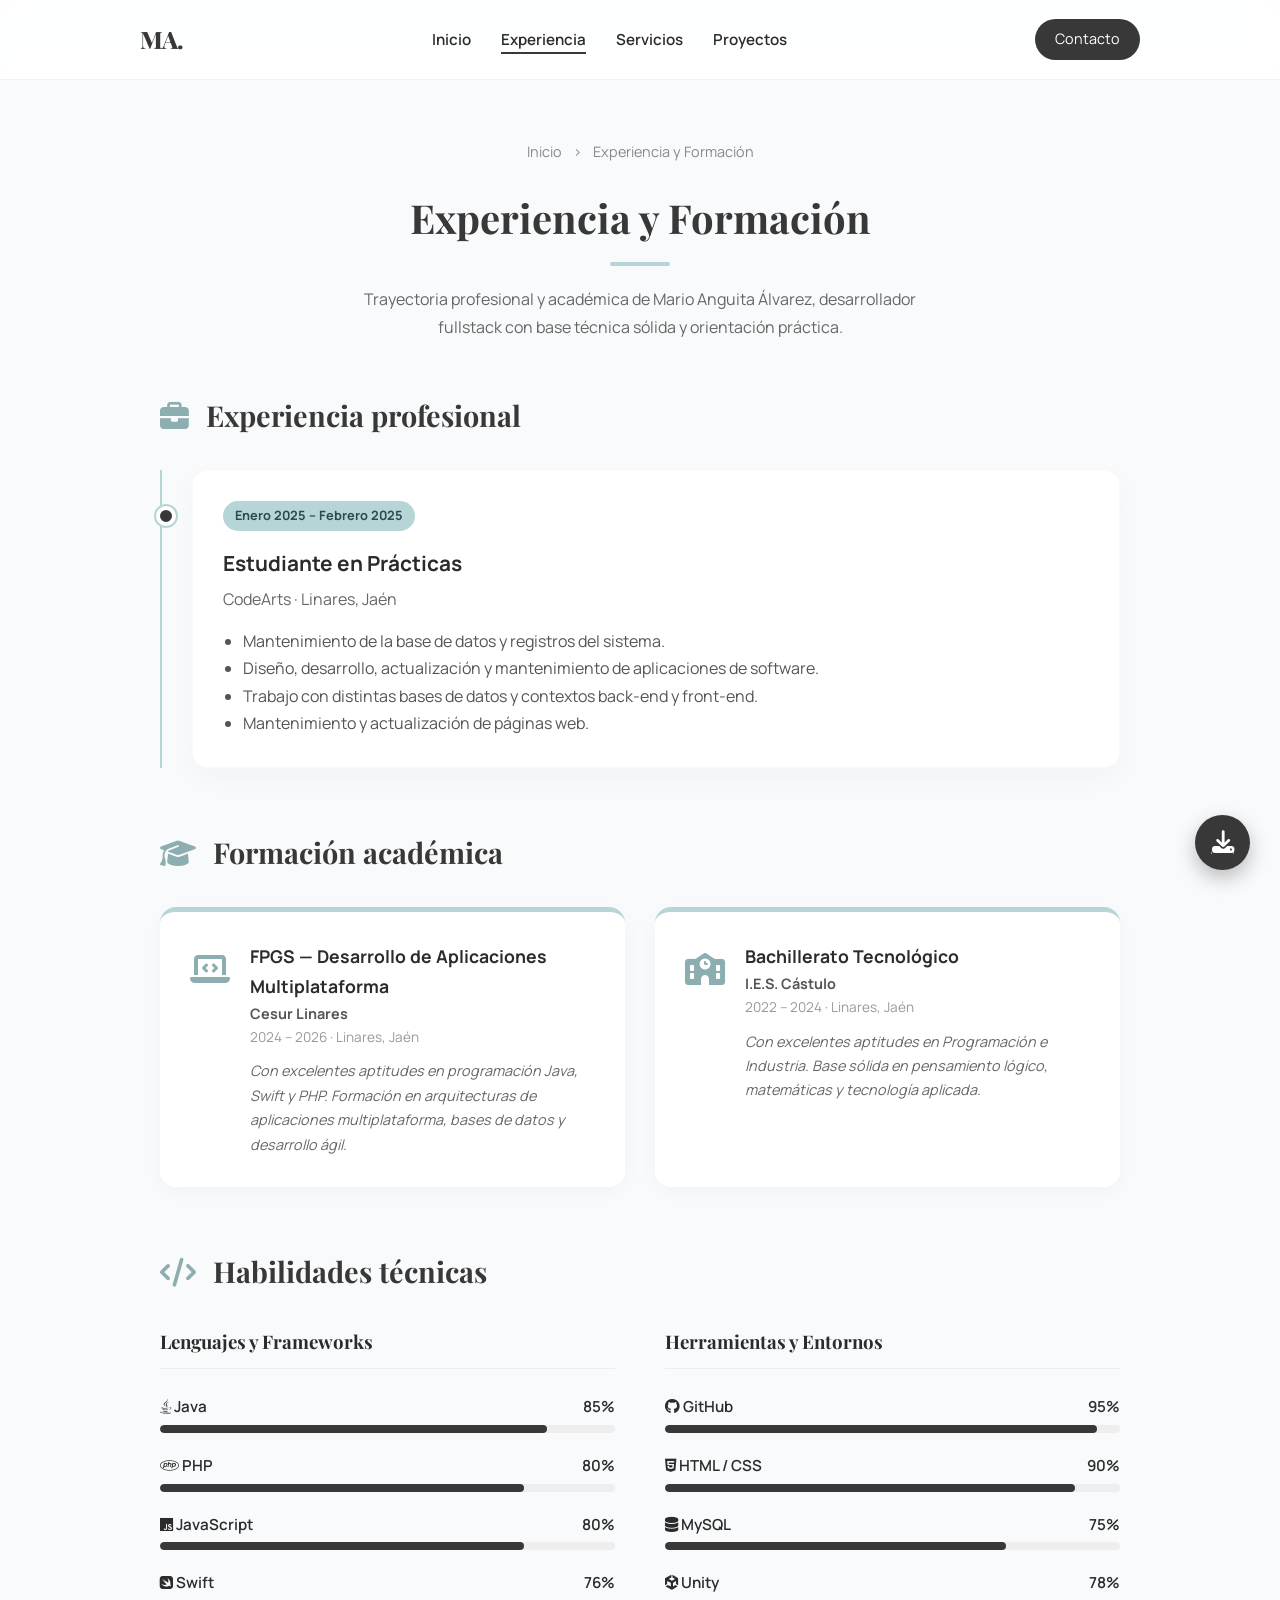
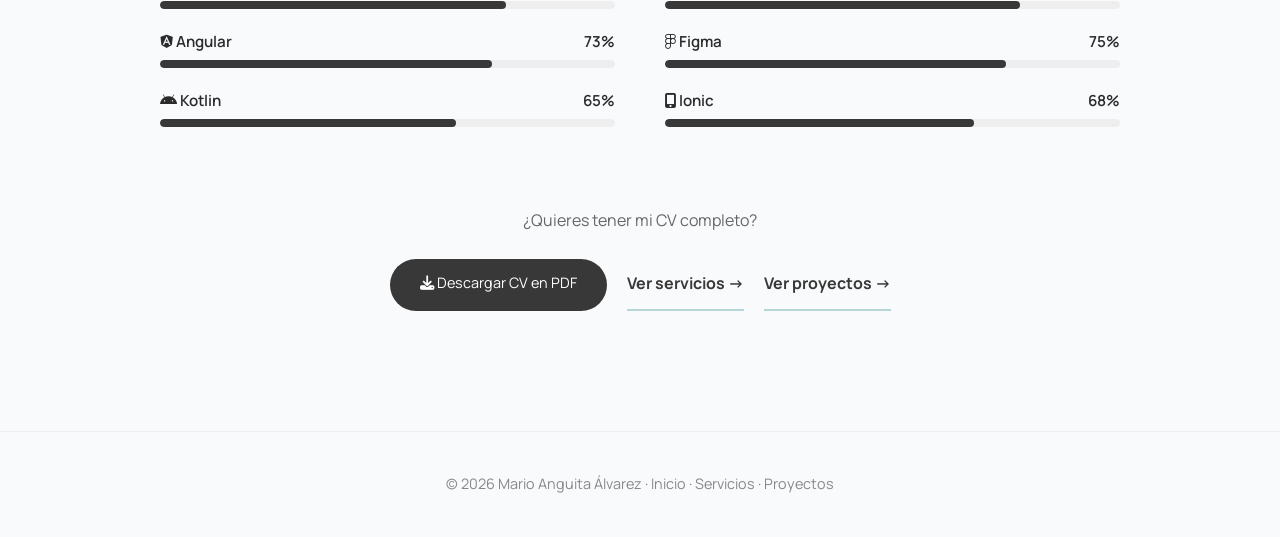
==== experiencia.html @ 7418e2a7 "feat: add proyectos, servicios and experiencia pages with schema.org markup" ====
<!DOCTYPE html>
<html lang="es-ES">
<head>
    <meta charset="UTF-8">
    <meta name="viewport" content="width=device-width, initial-scale=1.0">
    <meta name="description" content="Experiencia y formación de Mario Anguita Álvarez: prácticas en CodeArts, FPGS en Desarrollo de Aplicaciones Multiplataforma y Bachillerato Tecnológico. Desarrollador fullstack en Jaén.">
    <meta name="keywords" content="Mario Anguita Álvarez, experiencia desarrollador Jaén, formación programador, DAM Linares, CodeArts prácticas, currículum fullstack Jaén">
    <meta name="robots" content="index, follow, max-image-preview:large, max-snippet:-1, max-video-preview:-1">
    <meta name="author" content="Mario Anguita Álvarez">
    <meta name="theme-color" content="#383838">
    <link rel="canonical" href="https://m4rt0-dev.es/experiencia.html">
    <link rel="alternate" hreflang="es-ES" href="https://m4rt0-dev.es/experiencia.html">
    <link rel="alternate" hreflang="x-default" href="https://m4rt0-dev.es/experiencia.html">
    <link rel="sitemap" type="application/xml" title="Sitemap" href="https://m4rt0-dev.es/sitemap.xml">
    <link rel="icon" type="image/svg+xml" href="./favicon.svg">
    <link rel="shortcut icon" href="./favicon.svg">
    <link rel="apple-touch-icon" href="./Perfil.jpg">
    <link rel="manifest" href="./site.webmanifest">
    <meta property="og:type" content="website">
    <meta property="og:locale" content="es_ES">
    <meta property="og:site_name" content="Portfolio - Mario Anguita Álvarez">
    <meta property="og:title" content="Experiencia y Formación | Mario Anguita Álvarez - Desarrollador Fullstack">
    <meta property="og:description" content="Experiencia profesional y formación académica de Mario Anguita Álvarez: prácticas en CodeArts, FPGS DAM y Bachillerato Tecnológico en Linares, Jaén.">
    <meta property="og:url" content="https://m4rt0-dev.es/experiencia.html">
    <meta property="og:image" content="https://m4rt0-dev.es/Perfil.jpg">
    <meta property="og:image:alt" content="Foto de perfil de Mario Anguita Álvarez">
    <meta name="twitter:card" content="summary_large_image">
    <meta name="twitter:title" content="Experiencia y Formación | Mario Anguita Álvarez - Desarrollador Fullstack">
    <meta name="twitter:description" content="Experiencia profesional y formación de Mario Anguita Álvarez, desarrollador fullstack en Linares, Jaén.">
    <meta name="twitter:image" content="https://m4rt0-dev.es/Perfil.jpg">
    <title>Experiencia y Formación | Mario Anguita Álvarez - Desarrollador Fullstack</title>
    <link rel="dns-prefetch" href="//fonts.googleapis.com">
    <link rel="dns-prefetch" href="//fonts.gstatic.com">
    <link rel="dns-prefetch" href="//cdnjs.cloudflare.com">
    <link rel="preconnect" href="https://fonts.googleapis.com">
    <link rel="preconnect" href="https://fonts.gstatic.com" crossorigin>
    <link rel="stylesheet" href="https://cdnjs.cloudflare.com/ajax/libs/font-awesome/6.4.0/css/all.min.css">
    <link href="https://fonts.googleapis.com/css2?family=Manrope:wght@300;400;600;800&family=Playfair+Display:ital,wght@0,600;1,600&display=swap" rel="stylesheet">
    <link rel="stylesheet" href="style.min.css">
    <script type="application/ld+json">
    {
      "@context": "https://schema.org",
      "@graph": [
        {
          "@type": "BreadcrumbList",
          "itemListElement": [
            {
              "@type": "ListItem",
              "position": 1,
              "name": "Inicio",
              "item": "https://m4rt0-dev.es/"
            },
            {
              "@type": "ListItem",
              "position": 2,
              "name": "Experiencia y Formación",
              "item": "https://m4rt0-dev.es/experiencia.html"
            }
          ]
        },
        {
          "@type": "WebPage",
          "@id": "https://m4rt0-dev.es/experiencia.html#page",
          "url": "https://m4rt0-dev.es/experiencia.html",
          "name": "Experiencia y Formación de Mario Anguita Álvarez",
          "description": "Trayectoria profesional y formación académica de Mario Anguita Álvarez, desarrollador fullstack en Linares, Jaén.",
          "inLanguage": "es-ES",
          "about": { "@type": "Person", "name": "Mario Anguita Álvarez", "url": "https://m4rt0-dev.es/" }
        },
        {
          "@type": "Person",
          "@id": "https://m4rt0-dev.es/#person",
          "name": "Mario Anguita Álvarez",
          "alternateName": "Mario Anguita Alvarez",
          "jobTitle": "Desarrollador Fullstack",
          "url": "https://m4rt0-dev.es/",
          "worksFor": {
            "@type": "Organization",
            "name": "CodeArts"
          },
          "hasOccupation": {
            "@type": "Occupation",
            "name": "Desarrollador Fullstack",
            "occupationLocation": {
              "@type": "City",
              "name": "Linares, Jaén, España"
            },
            "skills": "Java, PHP, JavaScript, Swift, Kotlin, Angular, Ionic, Unity, MySQL, HTML, CSS, GitHub"
          },
          "alumniOf": [
            {
              "@type": "EducationalOrganization",
              "name": "Cesur Linares",
              "address": { "@type": "PostalAddress", "addressLocality": "Linares", "addressRegion": "Jaén", "addressCountry": "ES" }
            },
            {
              "@type": "EducationalOrganization",
              "name": "I.E.S Cástulo",
              "address": { "@type": "PostalAddress", "addressLocality": "Linares", "addressRegion": "Jaén", "addressCountry": "ES" }
            }
          ]
        },
        {
          "@type": "EducationalOccupationalCredential",
          "name": "FPGS Desarrollo de Aplicaciones Multiplataforma (DAM)",
          "credentialCategory": "degree",
          "recognizedBy": {
            "@type": "EducationalOrganization",
            "name": "Cesur Linares"
          },
          "dateCreated": "2026",
          "about": {
            "@type": "Person",
            "name": "Mario Anguita Álvarez",
            "url": "https://m4rt0-dev.es/"
          }
        }
      ]
    }
    </script>
</head>
<body>
    <nav class="glass-nav" aria-label="Navegación principal">
        <div class="nav-container">
            <a href="/" class="nav-logo">MA.</a>
            <ul class="nav-links">
                <li><a href="/">Inicio</a></li>
                <li><a href="/experiencia.html" class="active-link">Experiencia</a></li>
                <li><a href="/servicios.html">Servicios</a></li>
                <li><a href="/proyectos.html">Proyectos</a></li>
            </ul>
            <a href="mailto:mario.ang.alvmaa@gmail.com" class="btn-contact">Contacto</a>
        </div>
    </nav>

    <main style="padding-top: 80px;">
        <div class="main-content">

            <header class="section-header" style="margin-top: 60px; margin-bottom: 50px;">
                <nav aria-label="Breadcrumb" style="margin-bottom: 20px; font-size: 0.9rem; color: #888;">
                    <a href="/" style="color: #888; text-decoration: none;">Inicio</a>
                    <span style="margin: 0 8px;">›</span>
                    <span>Experiencia y Formación</span>
                </nav>
                <h1 class="section-title">Experiencia y Formación</h1>
                <div class="separator"></div>
                <p style="color: #666; margin-top: 20px; max-width: 600px; margin-left: auto; margin-right: auto;">
                    Trayectoria profesional y académica de Mario Anguita Álvarez,
                    desarrollador fullstack con base técnica sólida y orientación práctica.
                </p>
            </header>

            <section aria-labelledby="exp-heading">
                <h2 id="exp-heading" class="section-title" style="font-size: 1.8rem; text-align: left; margin-bottom: 30px;">
                    <i class="fa-solid fa-briefcase" style="color: var(--accent-dark); margin-right: 10px;"></i>
                    Experiencia profesional
                </h2>
                <div class="timeline-container">
                    <article class="timeline-card scroll-trigger">
                        <span class="card-date">Enero 2025 – Febrero 2025</span>
                        <div class="card-content">
                            <h3>Estudiante en Prácticas</h3>
                            <h4>CodeArts · Linares, Jaén</h4>
                            <ul>
                                <li>Mantenimiento de la base de datos y registros del sistema.</li>
                                <li>Diseño, desarrollo, actualización y mantenimiento de aplicaciones de software.</li>
                                <li>Trabajo con distintas bases de datos y contextos back-end y front-end.</li>
                                <li>Mantenimiento y actualización de páginas web.</li>
                            </ul>
                        </div>
                    </article>
                </div>
            </section>

            <section aria-labelledby="edu-heading" style="margin-top: 60px;">
                <h2 id="edu-heading" class="section-title" style="font-size: 1.8rem; text-align: left; margin-bottom: 30px;">
                    <i class="fa-solid fa-graduation-cap" style="color: var(--accent-dark); margin-right: 10px;"></i>
                    Formación académica
                </h2>
                <div class="grid-2-col">

                    <article class="education-card scroll-trigger">
                        <div class="edu-icon"><i class="fa-solid fa-laptop-code"></i></div>
                        <div class="edu-info">
                            <h3>FPGS — Desarrollo de Aplicaciones Multiplataforma</h3>
                            <span class="institution">Cesur Linares</span>
                            <span class="year">2024 – 2026 · Linares, Jaén</span>
                            <p class="details">Con excelentes aptitudes en programación Java, Swift y PHP. Formación en arquitecturas de aplicaciones multiplataforma, bases de datos y desarrollo ágil.</p>
                        </div>
                    </article>

                    <article class="education-card scroll-trigger">
                        <div class="edu-icon"><i class="fa-solid fa-school"></i></div>
                        <div class="edu-info">
                            <h3>Bachillerato Tecnológico</h3>
                            <span class="institution">I.E.S. Cástulo</span>
                            <span class="year">2022 – 2024 · Linares, Jaén</span>
                            <p class="details">Con excelentes aptitudes en Programación e Industria. Base sólida en pensamiento lógico, matemáticas y tecnología aplicada.</p>
                        </div>
                    </article>

                </div>
            </section>

            <section aria-labelledby="skills-heading" style="margin-top: 60px;">
                <h2 id="skills-heading" class="section-title" style="font-size: 1.8rem; text-align: left; margin-bottom: 30px;">
                    <i class="fa-solid fa-code" style="color: var(--accent-dark); margin-right: 10px;"></i>
                    Habilidades técnicas
                </h2>
                <div class="skills-wrapper" style="flex-wrap: wrap;">
                    <div class="skills-col">
                        <h3 class="col-title">Lenguajes y Frameworks</h3>
                        <div class="tech-item">
                            <div class="tech-header"><span><i class="fa-brands fa-java"></i> Java</span><span>85%</span></div>
                            <div class="skill-track"><div class="skill-progress" style="width: 85%;"></div></div>
                        </div>
                        <div class="tech-item">
                            <div class="tech-header"><span><i class="fa-brands fa-php"></i> PHP</span><span>80%</span></div>
                            <div class="skill-track"><div class="skill-progress" style="width: 80%;"></div></div>
                        </div>
                        <div class="tech-item">
                            <div class="tech-header"><span><i class="fa-brands fa-js"></i> JavaScript</span><span>80%</span></div>
                            <div class="skill-track"><div class="skill-progress" style="width: 80%;"></div></div>
                        </div>
                        <div class="tech-item">
                            <div class="tech-header"><span><i class="fa-brands fa-swift"></i> Swift</span><span>76%</span></div>
                            <div class="skill-track"><div class="skill-progress" style="width: 76%;"></div></div>
                        </div>
                        <div class="tech-item">
                            <div class="tech-header"><span><i class="fa-brands fa-angular"></i> Angular</span><span>73%</span></div>
                            <div class="skill-track"><div class="skill-progress" style="width: 73%;"></div></div>
                        </div>
                        <div class="tech-item">
                            <div class="tech-header"><span><i class="fa-brands fa-android"></i> Kotlin</span><span>65%</span></div>
                            <div class="skill-track"><div class="skill-progress" style="width: 65%;"></div></div>
                        </div>
                    </div>
                    <div class="skills-col">
                        <h3 class="col-title">Herramientas y Entornos</h3>
                        <div class="tech-item">
                            <div class="tech-header"><span><i class="fa-brands fa-github"></i> GitHub</span><span>95%</span></div>
                            <div class="skill-track"><div class="skill-progress" style="width: 95%;"></div></div>
                        </div>
                        <div class="tech-item">
                            <div class="tech-header"><span><i class="fa-brands fa-html5"></i> HTML / CSS</span><span>90%</span></div>
                            <div class="skill-track"><div class="skill-progress" style="width: 90%;"></div></div>
                        </div>
                        <div class="tech-item">
                            <div class="tech-header"><span><i class="fa-solid fa-database"></i> MySQL</span><span>75%</span></div>
                            <div class="skill-track"><div class="skill-progress" style="width: 75%;"></div></div>
                        </div>
                        <div class="tech-item">
                            <div class="tech-header"><span><i class="fa-brands fa-unity"></i> Unity</span><span>78%</span></div>
                            <div class="skill-track"><div class="skill-progress" style="width: 78%;"></div></div>
                        </div>
                        <div class="tech-item">
                            <div class="tech-header"><span><i class="fa-brands fa-figma"></i> Figma</span><span>75%</span></div>
                            <div class="skill-track"><div class="skill-progress" style="width: 75%;"></div></div>
                        </div>
                        <div class="tech-item">
                            <div class="tech-header"><span><i class="fa-solid fa-mobile-screen-button"></i> Ionic</span><span>68%</span></div>
                            <div class="skill-track"><div class="skill-progress" style="width: 68%;"></div></div>
                        </div>
                    </div>
                </div>
            </section>

            <section style="text-align: center; margin-top: 60px; margin-bottom: 40px;" aria-label="Descarga CV">
                <p style="color: #666; margin-bottom: 25px;">¿Quieres tener mi CV completo?</p>
                <div style="display: flex; gap: 20px; justify-content: center; flex-wrap: wrap;">
                    <a href="cv.pdf" download="CV_Mario_Anguita.pdf" class="btn-contact" style="display: inline-block; padding: 12px 30px;">
                        <i class="fa-solid fa-download"></i> Descargar CV en PDF
                    </a>
                    <a href="/servicios.html" class="btn-social" style="line-height: 48px;">Ver servicios →</a>
                    <a href="/proyectos.html" class="btn-social" style="line-height: 48px;">Ver proyectos →</a>
                </div>
            </section>

        </div>
    </main>

    <footer class="main-footer">
        <p>© 2026 Mario Anguita Álvarez · <a href="/" style="color: #888; text-decoration: none;">Inicio</a> · <a href="/servicios.html" style="color: #888; text-decoration: none;">Servicios</a> · <a href="/proyectos.html" style="color: #888; text-decoration: none;">Proyectos</a></p>
    </footer>

    <a href="cv.pdf" download="CV_Mario_Anguita.pdf" class="pdf-fab" title="Descargar CV en PDF">
        <i class="fa-solid fa-download"></i>
    </a>

    <script>
        const observer = new IntersectionObserver((entries) => {
            entries.forEach(entry => {
                if (entry.isIntersecting) entry.target.classList.add('is-visible');
                else entry.target.classList.remove('is-visible');
            });
        }, { threshold: 0.1 });
        document.querySelectorAll('.scroll-trigger').forEach(el => observer.observe(el));
    </script>
</body>
</html>
---- style.min.css ----
:root{--primary-bg:#383838;--accent-bg:#B5D5D6;--accent-dark:#8daeb0;--text-dark:#2b2b2b;--text-light:#f5f5f5;--white:#ffffff;--bg-page:#f9fafb;--nav-height:80px;--max-width:1000px;--border-radius:16px;--transition-speed:0.6s}*{margin:0;padding:0;box-sizing:border-box}html{scroll-behavior:smooth}body{font-family:'Manrope',sans-serif;background-color:var(--bg-page);color:var(--text-dark);line-height:1.7;overflow-x:hidden}.seo-fallback{position:absolute;width:1px;height:1px;padding:0;margin:-1px;overflow:hidden;clip:rect(0,0,0,0);white-space:nowrap;border:0}.glass-nav{position:fixed;top:0;width:100%;height:var(--nav-height);background:rgba(255,255,255,0.85);backdrop-filter:blur(12px);-webkit-backdrop-filter:blur(12px);border-bottom:1px solid rgba(0,0,0,0.05);z-index:1000;display:flex;justify-content:center;transition:all 0.3s ease}.nav-container{width:90%;max-width:var(--max-width);display:flex;justify-content:space-between;align-items:center}.nav-logo{font-family:'Playfair Display',serif;font-weight:800;font-size:1.5rem;color:var(--primary-bg);text-decoration:none;letter-spacing:-1px}.nav-links{display:flex;list-style:none;gap:30px}.nav-links a{text-decoration:none;color:var(--text-dark);font-weight:600;font-size:0.95rem;position:relative;transition:color 0.3s}.nav-links a::after{content:'';position:absolute;width:0;height:2px;bottom:-4px;left:0;background-color:var(--primary-bg);transition:width 0.3s}.nav-links a:hover::after,.nav-links a.active-link::after{width:100%}.btn-contact{padding:8px 20px;background-color:var(--primary-bg);color:var(--white);text-decoration:none;border-radius:30px;font-size:0.9rem;transition:transform 0.2s,background 0.2s}.btn-contact:hover{background-color:#000;transform:translateY(-2px)}.scroll-trigger{opacity:0;transform:translateY(50px) scale(0.95);transition:opacity var(--transition-speed) ease-out,transform var(--transition-speed) ease-out;will-change:opacity,transform}.is-visible{opacity:1;transform:translateY(0) scale(1)}.main-content{max-width:var(--max-width);margin:0 auto;padding:0 20px 80px 20px}.section-block{margin-bottom:100px;padding-top:var(--nav-height);margin-top:-var(--nav-height)}.section-header{text-align:center;margin-bottom:50px}.section-title{font-family:'Playfair Display',serif;font-size:2.5rem;color:var(--primary-bg);margin-bottom:10px}.separator{width:60px;height:4px;background-color:var(--accent-bg);margin:0 auto;border-radius:2px}.hero-section{min-height:100vh;display:flex;align-items:center;justify-content:center;padding-top:var(--nav-height);background:linear-gradient(to bottom,#f0f4f4 0%,var(--white) 100%)}.hero-container{max-width:var(--max-width);width:90%;display:flex;align-items:center;justify-content:space-between;gap:50px}.hero-text{flex:1}.hero-visual{flex:1;display:flex;justify-content:center}.greeting{display:block;font-size:1.1rem;color:var(--accent-dark);font-weight:700;margin-bottom:10px;text-transform:uppercase;letter-spacing:2px}.hero-text h1{font-family:'Playfair Display',serif;font-size:4rem;line-height:1.1;color:var(--primary-bg);margin-bottom:10px}.subtitle{font-size:1.5rem;color:#666;margin-bottom:25px;font-weight:400}.summary{color:#555;margin-bottom:30px;max-width:500px}.hero-actions{display:flex;gap:20px;align-items:center}.btn-social{color:var(--primary-bg);text-decoration:none;font-weight:700;border-bottom:2px solid var(--accent-bg);padding-bottom:2px;transition:0.2s}.btn-social:hover{border-color:var(--primary-bg)}.image-wrapper img{width:350px;height:350px;object-fit:cover;border-radius:30% 70% 70% 30% / 30% 30% 70% 70%;box-shadow:20px 20px 0px var(--accent-bg);transition:0.5s ease-in-out}.image-wrapper img:hover{border-radius:50%;transform:scale(1.02)}.timeline-container{border-left:2px solid var(--accent-bg);padding-left:30px}.timeline-card{position:relative;background:var(--white);padding:30px;border-radius:var(--border-radius);box-shadow:0 10px 30px rgba(0,0,0,0.03);margin-bottom:30px;border:1px solid rgba(0,0,0,0.02);transition:transform 0.3s}.timeline-card:hover{transform:translateY(-5px);box-shadow:0 15px 40px rgba(0,0,0,0.08)}.timeline-card::before{content:'';position:absolute;left:-37px;top:35px;width:12px;height:12px;background:var(--primary-bg);border-radius:50%;border:4px solid var(--white);box-shadow:0 0 0 2px var(--accent-bg)}.card-date{display:inline-block;background:var(--accent-bg);padding:4px 12px;border-radius:20px;font-size:0.8rem;font-weight:700;margin-bottom:15px;color:#2c4a4c}.card-content h3{font-size:1.3rem;margin-bottom:5px}.card-content h4{color:#666;margin-bottom:15px;font-weight:400}.card-content ul{padding-left:20px;color:#555}.grid-2-col{display:grid;grid-template-columns:1fr 1fr;gap:30px}.education-card{background:var(--white);padding:30px;border-radius:var(--border-radius);border-top:5px solid var(--accent-bg);box-shadow:0 5px 20px rgba(0,0,0,0.03);display:flex;gap:20px}.edu-icon{font-size:2rem;color:var(--accent-dark)}.edu-info h3{font-size:1.1rem}.institution{display:block;font-weight:700;color:#555;font-size:0.9rem}.year{color:#999;font-size:0.85rem;margin-bottom:10px;display:block}.details{font-size:0.9rem;color:#666;font-style:italic}.skills-wrapper{display:flex;gap:50px}.skills-col{flex:1}.col-title{margin-bottom:25px;border-bottom:1px solid #eee;padding-bottom:10px;font-family:'Playfair Display',serif}.tech-item{margin-bottom:20px}.tech-header{display:flex;justify-content:space-between;margin-bottom:5px;font-weight:600;font-size:0.95rem}.skill-track{width:100%;height:8px;background:#eee;border-radius:4px;overflow:hidden}.skill-progress{height:100%;background:var(--primary-bg);border-radius:4px}.lang-grid{display:grid;grid-template-columns:1fr 1fr;gap:15px;margin-bottom:30px}.lang-box{background:var(--white);padding:15px;border-radius:10px;box-shadow:0 2px 10px rgba(0,0,0,0.02);text-align:center;border:1px solid #eee;margin-bottom:30px}.lang-name{display:block;font-weight:700}.lang-level{color:var(--accent-dark);font-size:0.9rem}.soft-tags{display:flex;flex-wrap:wrap;gap:10px}.pill{background:var(--accent-bg);padding:6px 14px;border-radius:20px;font-size:0.85rem;color:#1a3334;font-weight:600}.main-footer{text-align:center;color:#888;padding:40px 0;font-size:0.9rem;border-top:1px solid #eee}.pdf-fab{position:fixed;bottom:30px;right:30px;width:55px;height:55px;background-color:var(--primary-bg);color:var(--white);border-radius:50%;display:flex;align-items:center;justify-content:center;font-size:1.4rem;box-shadow:0 8px 20px rgba(0,0,0,0.25);z-index:2000;transition:transform 0.3s}.pdf-fab:hover{transform:translateY(-5px) rotate(10deg);background-color:#000}@media (max-width:768px){.nav-links{display:none}.hero-container{flex-direction:column-reverse;text-align:center}.hero-text h1{font-size:2.5rem}.hero-actions{justify-content:center}.image-wrapper img{width:250px;height:250px}.grid-2-col,.skills-wrapper{flex-direction:column;display:flex}.timeline-container{border-left:none;padding-left:0}.timeline-card::before{display:none}}
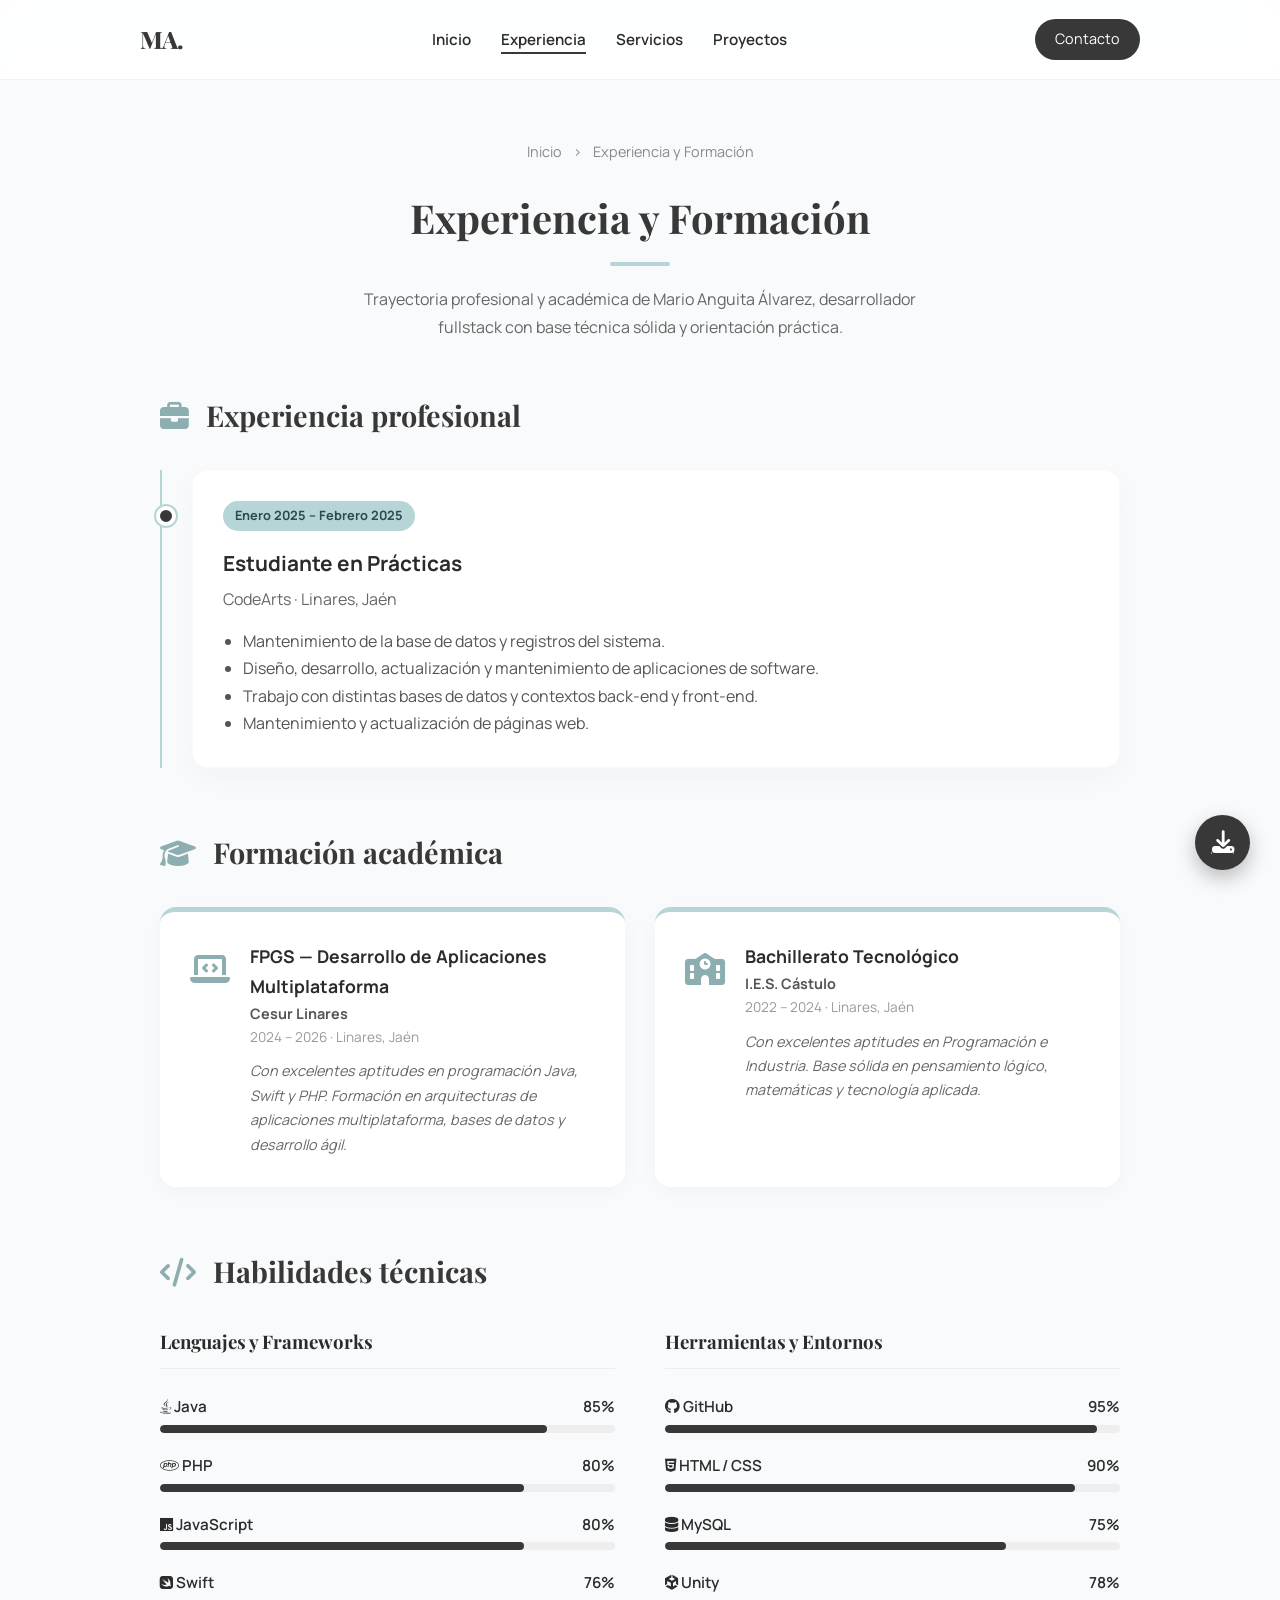
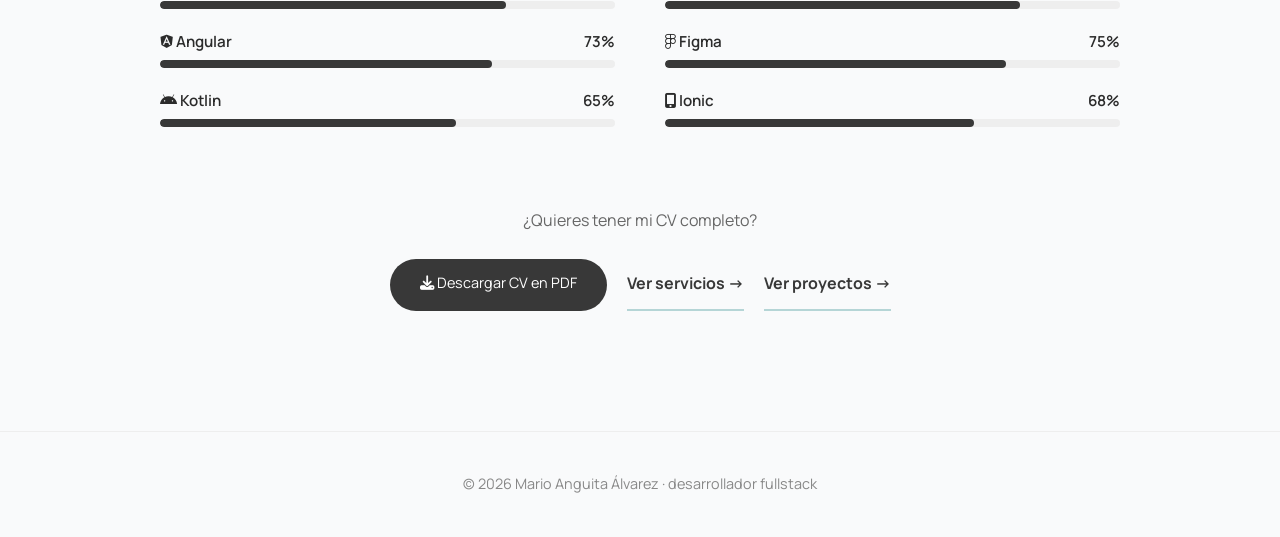
==== commit 81ba5f07: "Actualizar footer y simplificar texto" ====
--- a/experiencia.html
+++ b/experiencia.html
@@ -280,7 +280,7 @@
     </main>
 
     <footer class="main-footer">
-        <p>© 2026 Mario Anguita Álvarez · <a href="/" style="color: #888; text-decoration: none;">Inicio</a> · <a href="/servicios.html" style="color: #888; text-decoration: none;">Servicios</a> · <a href="/proyectos.html" style="color: #888; text-decoration: none;">Proyectos</a></p>
+        <p>© 2026 Mario Anguita Álvarez · desarrollador fullstack</p>
     </footer>
 
     <a href="cv.pdf" download="CV_Mario_Anguita.pdf" class="pdf-fab" title="Descargar CV en PDF">
--- a/style.min.css
+++ b/style.min.css
@@ -1 +1 @@
-:root{--primary-bg:#383838;--accent-bg:#B5D5D6;--accent-dark:#8daeb0;--text-dark:#2b2b2b;--text-light:#f5f5f5;--white:#ffffff;--bg-page:#f9fafb;--nav-height:80px;--max-width:1000px;--border-radius:16px;--transition-speed:0.6s}*{margin:0;padding:0;box-sizing:border-box}html{scroll-behavior:smooth}body{font-family:'Manrope',sans-serif;background-color:var(--bg-page);color:var(--text-dark);line-height:1.7;overflow-x:hidden}.seo-fallback{position:absolute;width:1px;height:1px;padding:0;margin:-1px;overflow:hidden;clip:rect(0,0,0,0);white-space:nowrap;border:0}.glass-nav{position:fixed;top:0;width:100%;height:var(--nav-height);background:rgba(255,255,255,0.85);backdrop-filter:blur(12px);-webkit-backdrop-filter:blur(12px);border-bottom:1px solid rgba(0,0,0,0.05);z-index:1000;display:flex;justify-content:center;transition:all 0.3s ease}.nav-container{width:90%;max-width:var(--max-width);display:flex;justify-content:space-between;align-items:center}.nav-logo{font-family:'Playfair Display',serif;font-weight:800;font-size:1.5rem;color:var(--primary-bg);text-decoration:none;letter-spacing:-1px}.nav-links{display:flex;list-style:none;gap:30px}.nav-links a{text-decoration:none;color:var(--text-dark);font-weight:600;font-size:0.95rem;position:relative;transition:color 0.3s}.nav-links a::after{content:'';position:absolute;width:0;height:2px;bottom:-4px;left:0;background-color:var(--primary-bg);transition:width 0.3s}.nav-links a:hover::after,.nav-links a.active-link::after{width:100%}.btn-contact{padding:8px 20px;background-color:var(--primary-bg);color:var(--white);text-decoration:none;border-radius:30px;font-size:0.9rem;transition:transform 0.2s,background 0.2s}.btn-contact:hover{background-color:#000;transform:translateY(-2px)}.scroll-trigger{opacity:0;transform:translateY(50px) scale(0.95);transition:opacity var(--transition-speed) ease-out,transform var(--transition-speed) ease-out;will-change:opacity,transform}.is-visible{opacity:1;transform:translateY(0) scale(1)}.main-content{max-width:var(--max-width);margin:0 auto;padding:0 20px 80px 20px}.section-block{margin-bottom:100px;padding-top:var(--nav-height);margin-top:-var(--nav-height)}.section-header{text-align:center;margin-bottom:50px}.section-title{font-family:'Playfair Display',serif;font-size:2.5rem;color:var(--primary-bg);margin-bottom:10px}.separator{width:60px;height:4px;background-color:var(--accent-bg);margin:0 auto;border-radius:2px}.hero-section{min-height:100vh;display:flex;align-items:center;justify-content:center;padding-top:var(--nav-height);background:linear-gradient(to bottom,#f0f4f4 0%,var(--white) 100%)}.hero-container{max-width:var(--max-width);width:90%;display:flex;align-items:center;justify-content:space-between;gap:50px}.hero-text{flex:1}.hero-visual{flex:1;display:flex;justify-content:center}.greeting{display:block;font-size:1.1rem;color:var(--accent-dark);font-weight:700;margin-bottom:10px;text-transform:uppercase;letter-spacing:2px}.hero-text h1{font-family:'Playfair Display',serif;font-size:4rem;line-height:1.1;color:var(--primary-bg);margin-bottom:10px}.subtitle{font-size:1.5rem;color:#666;margin-bottom:25px;font-weight:400}.summary{color:#555;margin-bottom:30px;max-width:500px}.hero-actions{display:flex;gap:20px;align-items:center}.btn-social{color:var(--primary-bg);text-decoration:none;font-weight:700;border-bottom:2px solid var(--accent-bg);padding-bottom:2px;transition:0.2s}.btn-social:hover{border-color:var(--primary-bg)}.image-wrapper img{width:350px;height:350px;object-fit:cover;border-radius:30% 70% 70% 30% / 30% 30% 70% 70%;box-shadow:20px 20px 0px var(--accent-bg);transition:0.5s ease-in-out}.image-wrapper img:hover{border-radius:50%;transform:scale(1.02)}.timeline-container{border-left:2px solid var(--accent-bg);padding-left:30px}.timeline-card{position:relative;background:var(--white);padding:30px;border-radius:var(--border-radius);box-shadow:0 10px 30px rgba(0,0,0,0.03);margin-bottom:30px;border:1px solid rgba(0,0,0,0.02);transition:transform 0.3s}.timeline-card:hover{transform:translateY(-5px);box-shadow:0 15px 40px rgba(0,0,0,0.08)}.timeline-card::before{content:'';position:absolute;left:-37px;top:35px;width:12px;height:12px;background:var(--primary-bg);border-radius:50%;border:4px solid var(--white);box-shadow:0 0 0 2px var(--accent-bg)}.card-date{display:inline-block;background:var(--accent-bg);padding:4px 12px;border-radius:20px;font-size:0.8rem;font-weight:700;margin-bottom:15px;color:#2c4a4c}.card-content h3{font-size:1.3rem;margin-bottom:5px}.card-content h4{color:#666;margin-bottom:15px;font-weight:400}.card-content ul{padding-left:20px;color:#555}.grid-2-col{display:grid;grid-template-columns:1fr 1fr;gap:30px}.education-card{background:var(--white);padding:30px;border-radius:var(--border-radius);border-top:5px solid var(--accent-bg);box-shadow:0 5px 20px rgba(0,0,0,0.03);display:flex;gap:20px}.edu-icon{font-size:2rem;color:var(--accent-dark)}.edu-info h3{font-size:1.1rem}.institution{display:block;font-weight:700;color:#555;font-size:0.9rem}.year{color:#999;font-size:0.85rem;margin-bottom:10px;display:block}.details{font-size:0.9rem;color:#666;font-style:italic}.skills-wrapper{display:flex;gap:50px}.skills-col{flex:1}.col-title{margin-bottom:25px;border-bottom:1px solid #eee;padding-bottom:10px;font-family:'Playfair Display',serif}.tech-item{margin-bottom:20px}.tech-header{display:flex;justify-content:space-between;margin-bottom:5px;font-weight:600;font-size:0.95rem}.skill-track{width:100%;height:8px;background:#eee;border-radius:4px;overflow:hidden}.skill-progress{height:100%;background:var(--primary-bg);border-radius:4px}.lang-grid{display:grid;grid-template-columns:1fr 1fr;gap:15px;margin-bottom:30px}.lang-box{background:var(--white);padding:15px;border-radius:10px;box-shadow:0 2px 10px rgba(0,0,0,0.02);text-align:center;border:1px solid #eee;margin-bottom:30px}.lang-name{display:block;font-weight:700}.lang-level{color:var(--accent-dark);font-size:0.9rem}.soft-tags{display:flex;flex-wrap:wrap;gap:10px}.pill{background:var(--accent-bg);padding:6px 14px;border-radius:20px;font-size:0.85rem;color:#1a3334;font-weight:600}.main-footer{text-align:center;color:#888;padding:40px 0;font-size:0.9rem;border-top:1px solid #eee}.pdf-fab{position:fixed;bottom:30px;right:30px;width:55px;height:55px;background-color:var(--primary-bg);color:var(--white);border-radius:50%;display:flex;align-items:center;justify-content:center;font-size:1.4rem;box-shadow:0 8px 20px rgba(0,0,0,0.25);z-index:2000;transition:transform 0.3s}.pdf-fab:hover{transform:translateY(-5px) rotate(10deg);background-color:#000}@media (max-width:768px){.nav-links{display:none}.hero-container{flex-direction:column-reverse;text-align:center}.hero-text h1{font-size:2.5rem}.hero-actions{justify-content:center}.image-wrapper img{width:250px;height:250px}.grid-2-col,.skills-wrapper{flex-direction:column;display:flex}.timeline-container{border-left:none;padding-left:0}.timeline-card::before{display:none}}+:root{--primary-bg:#383838;--accent-bg:#B5D5D6;--accent-dark:#8daeb0;--text-dark:#2b2b2b;--text-light:#f5f5f5;--white:#ffffff;--bg-page:#f9fafb;--nav-height:80px;--max-width:1000px;--border-radius:16px;--transition-speed:0.6s}*{margin:0;padding:0;box-sizing:border-box}html{scroll-behavior:smooth}body{font-family:'Manrope',sans-serif;background-color:var(--bg-page);color:var(--text-dark);line-height:1.7;overflow-x:hidden}.seo-fallback{position:absolute;width:1px;height:1px;padding:0;margin:-1px;overflow:hidden;clip:rect(0,0,0,0);white-space:nowrap;border:0}.glass-nav{position:fixed;top:0;width:100%;height:var(--nav-height);background:rgba(255,255,255,0.85);backdrop-filter:blur(12px);-webkit-backdrop-filter:blur(12px);border-bottom:1px solid rgba(0,0,0,0.05);z-index:1000;display:flex;justify-content:center;transition:all 0.3s ease}.nav-container{width:90%;max-width:var(--max-width);display:flex;justify-content:space-between;align-items:center}.nav-logo{font-family:'Playfair Display',serif;font-weight:800;font-size:1.5rem;color:var(--primary-bg);text-decoration:none;letter-spacing:-1px}.nav-links{display:flex;list-style:none;gap:30px}.nav-links a{text-decoration:none;color:var(--text-dark);font-weight:600;font-size:0.95rem;position:relative;transition:color 0.3s}.nav-links a::after{content:'';position:absolute;width:0;height:2px;bottom:-4px;left:0;background-color:var(--primary-bg);transition:width 0.3s}.nav-links a:hover::after,.nav-links a.active-link::after{width:100%}.btn-contact{padding:8px 20px;background-color:var(--primary-bg);color:var(--white);text-decoration:none;border-radius:30px;font-size:0.9rem;transition:transform 0.2s,background 0.2s}.btn-contact:hover{background-color:#000;transform:translateY(-2px)}.scroll-trigger{opacity:0;transform:translateY(50px) scale(0.95);transition:opacity var(--transition-speed) ease-out,transform var(--transition-speed) ease-out;will-change:opacity,transform}.is-visible{opacity:1;transform:translateY(0) scale(1)}.main-content{max-width:var(--max-width);margin:0 auto;padding:0 20px 80px 20px}.section-block{margin-bottom:100px;padding-top:var(--nav-height);margin-top:-var(--nav-height)}.section-header{text-align:center;margin-bottom:50px}.section-title{font-family:'Playfair Display',serif;font-size:2.5rem;color:var(--primary-bg);margin-bottom:10px}.separator{width:60px;height:4px;background-color:var(--accent-bg);margin:0 auto;border-radius:2px}.hero-section{display:flex;align-items:center;justify-content:center;padding:calc(var(--nav-height) + 20px) 0 20px;background:linear-gradient(to bottom,#f0f4f4 0%,var(--white) 100%)}.hero-container{max-width:var(--max-width);width:90%;display:flex;align-items:center;justify-content:space-between;gap:50px}.hero-text{flex:1}.hero-visual{flex:1;display:flex;justify-content:center}.greeting{display:block;font-size:1.1rem;color:var(--accent-dark);font-weight:700;margin-bottom:10px;text-transform:uppercase;letter-spacing:2px}.hero-text h1{font-family:'Playfair Display',serif;font-size:4rem;line-height:1.1;color:var(--primary-bg);margin-bottom:10px}.subtitle{font-size:1.5rem;color:#666;margin-bottom:25px;font-weight:400}.summary{color:#555;margin-bottom:30px;max-width:500px}.hero-actions{display:flex;gap:20px;align-items:center}.btn-social{color:var(--primary-bg);text-decoration:none;font-weight:700;border-bottom:2px solid var(--accent-bg);padding-bottom:2px;transition:0.2s}.btn-social:hover{border-color:var(--primary-bg)}.image-wrapper img{width:350px;height:350px;object-fit:cover;border-radius:30% 70% 70% 30% / 30% 30% 70% 70%;box-shadow:20px 20px 0px var(--accent-bg);transition:0.5s ease-in-out}.image-wrapper img:hover{border-radius:50%;transform:scale(1.02)}.timeline-container{border-left:2px solid var(--accent-bg);padding-left:30px}.timeline-card{position:relative;background:var(--white);padding:30px;border-radius:var(--border-radius);box-shadow:0 10px 30px rgba(0,0,0,0.03);margin-bottom:30px;border:1px solid rgba(0,0,0,0.02);transition:transform 0.3s}.timeline-card:hover{transform:translateY(-5px);box-shadow:0 15px 40px rgba(0,0,0,0.08)}.timeline-card::before{content:'';position:absolute;left:-37px;top:35px;width:12px;height:12px;background:var(--primary-bg);border-radius:50%;border:4px solid var(--white);box-shadow:0 0 0 2px var(--accent-bg)}.card-date{display:inline-block;background:var(--accent-bg);padding:4px 12px;border-radius:20px;font-size:0.8rem;font-weight:700;margin-bottom:15px;color:#2c4a4c}.card-content h3{font-size:1.3rem;margin-bottom:5px}.card-content h4{color:#666;margin-bottom:15px;font-weight:400}.card-content ul{padding-left:20px;color:#555}.grid-2-col{display:grid;grid-template-columns:1fr 1fr;gap:30px}.education-card{background:var(--white);padding:30px;border-radius:var(--border-radius);border-top:5px solid var(--accent-bg);box-shadow:0 5px 20px rgba(0,0,0,0.03);display:flex;gap:20px}.edu-icon{font-size:2rem;color:var(--accent-dark)}.edu-info h3{font-size:1.1rem}.institution{display:block;font-weight:700;color:#555;font-size:0.9rem}.year{color:#999;font-size:0.85rem;margin-bottom:10px;display:block}.details{font-size:0.9rem;color:#666;font-style:italic}.skills-wrapper{display:flex;gap:50px}.skills-col{flex:1}.col-title{margin-bottom:25px;border-bottom:1px solid #eee;padding-bottom:10px;font-family:'Playfair Display',serif}.tech-item{margin-bottom:20px}.tech-header{display:flex;justify-content:space-between;margin-bottom:5px;font-weight:600;font-size:0.95rem}.skill-track{width:100%;height:8px;background:#eee;border-radius:4px;overflow:hidden}.skill-progress{height:100%;background:var(--primary-bg);border-radius:4px}.lang-grid{display:grid;grid-template-columns:1fr 1fr;gap:15px;margin-bottom:30px}.lang-box{background:var(--white);padding:15px;border-radius:10px;box-shadow:0 2px 10px rgba(0,0,0,0.02);text-align:center;border:1px solid #eee;margin-bottom:30px}.lang-name{display:block;font-weight:700}.lang-level{color:var(--accent-dark);font-size:0.9rem}.soft-tags{display:flex;flex-wrap:wrap;gap:10px}.pill{background:var(--accent-bg);padding:6px 14px;border-radius:20px;font-size:0.85rem;color:#1a3334;font-weight:600}.main-footer{text-align:center;color:#888;padding:40px 0;font-size:0.9rem;border-top:1px solid #eee}.pdf-fab{position:fixed;bottom:30px;right:30px;width:55px;height:55px;background-color:var(--primary-bg);color:var(--white);border-radius:50%;display:flex;align-items:center;justify-content:center;font-size:1.4rem;box-shadow:0 8px 20px rgba(0,0,0,0.25);z-index:2000;transition:transform 0.3s}.pdf-fab:hover{transform:translateY(-5px) rotate(10deg);background-color:#000}@media (max-width:768px){.nav-links{display:none}.hero-container{flex-direction:column-reverse;text-align:center}.hero-text h1{font-size:2.5rem}.hero-actions{justify-content:center}.image-wrapper img{width:250px;height:250px}.grid-2-col,.skills-wrapper{flex-direction:column;display:flex}.timeline-container{border-left:none;padding-left:0}.timeline-card::before{display:none}}
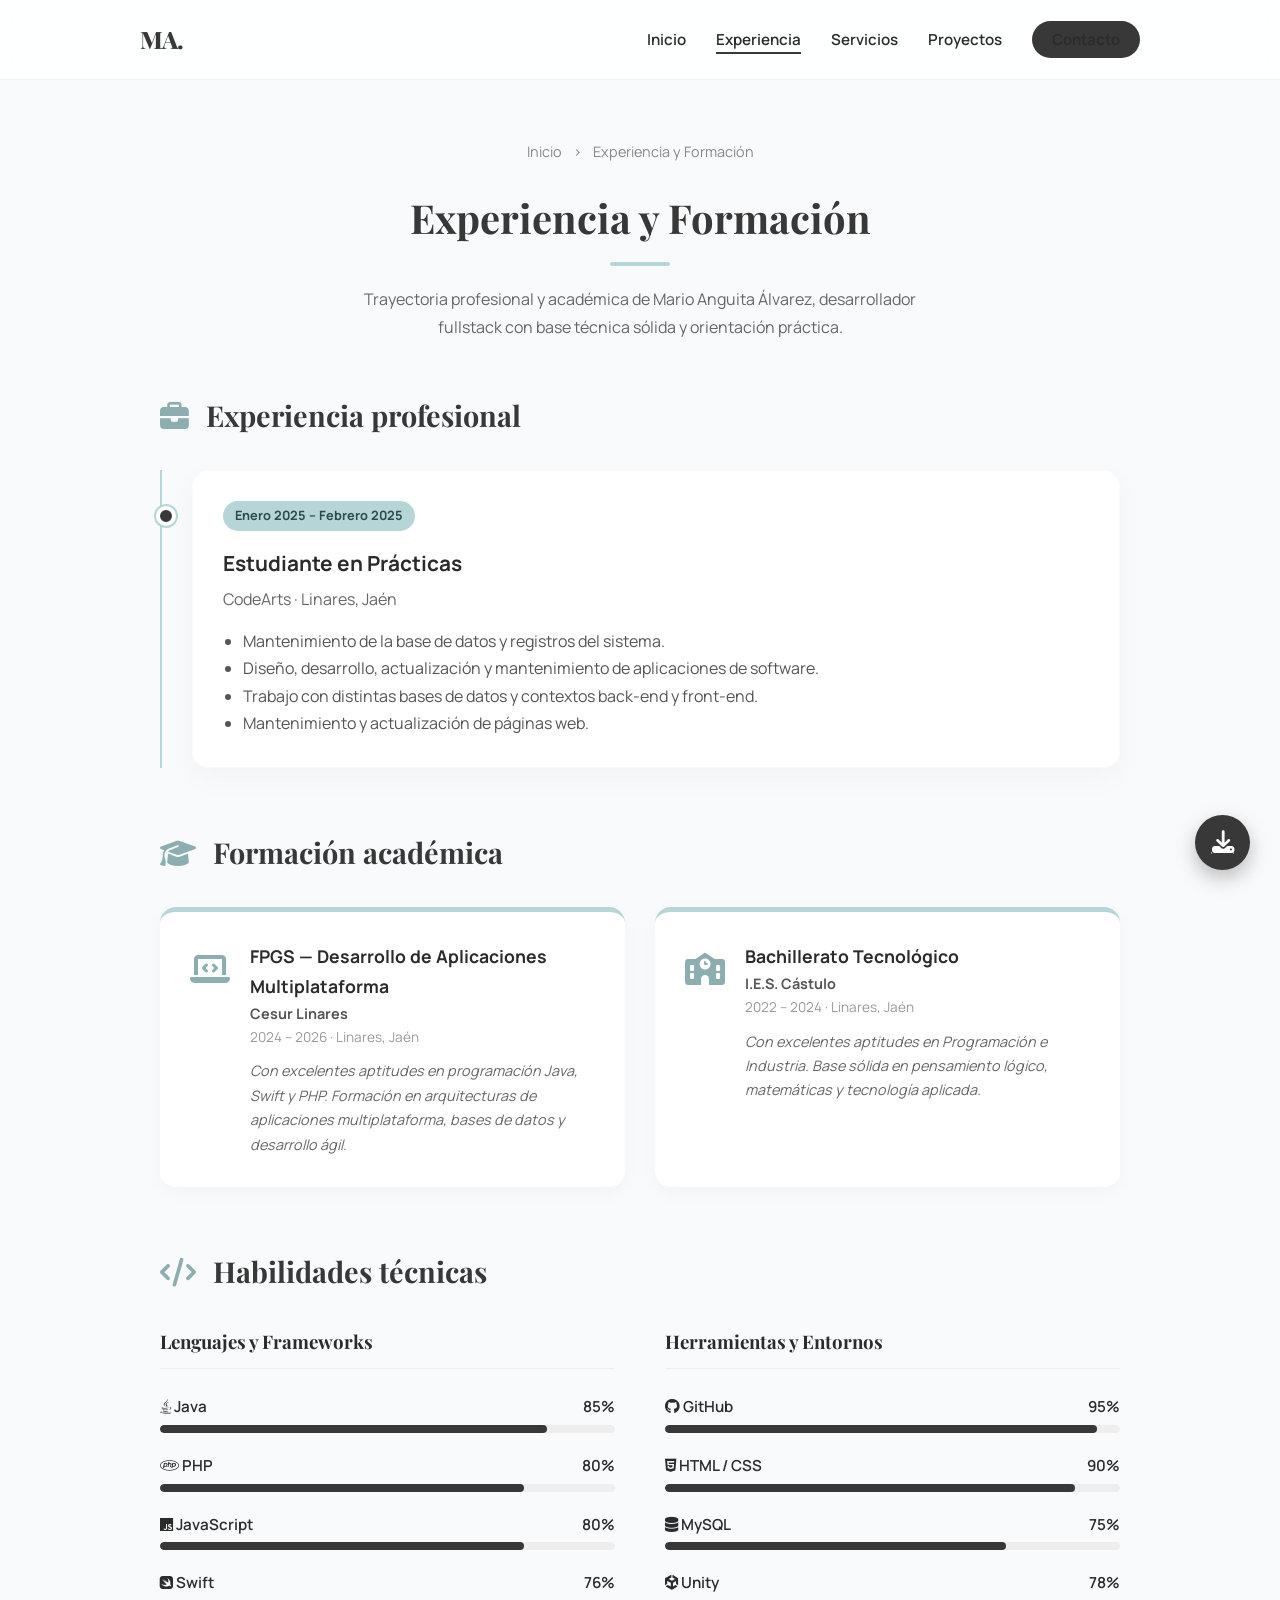
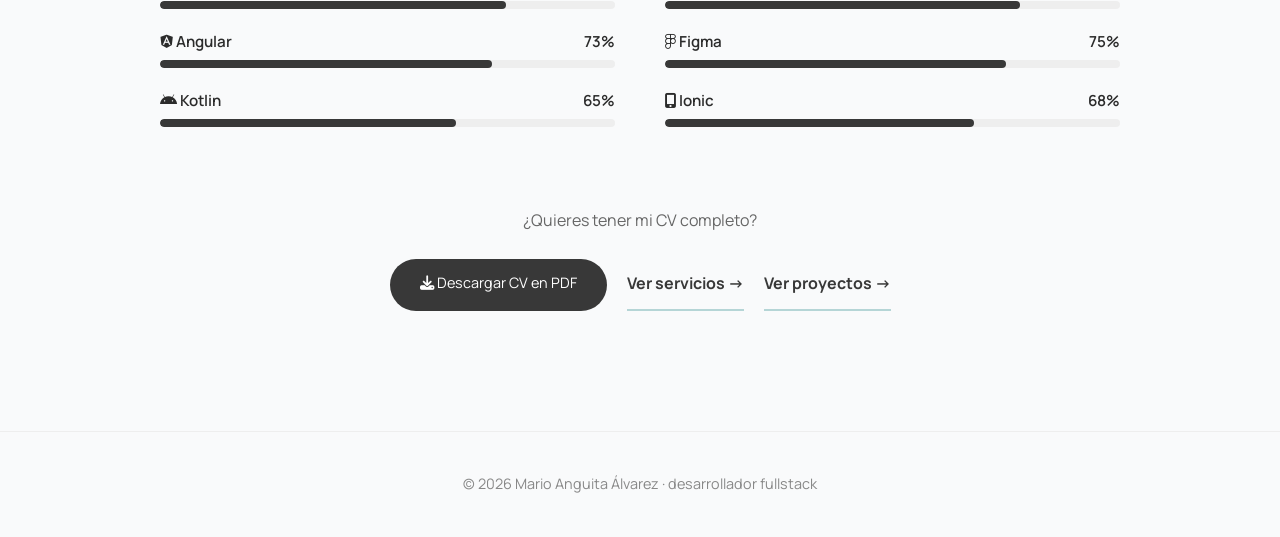
==== commit a7ab418a: "Add mobile hamburger navigation with contact link" ====
--- a/experiencia.html
+++ b/experiencia.html
@@ -123,13 +123,18 @@
     <nav class="glass-nav" aria-label="Navegación principal">
         <div class="nav-container">
             <a href="/" class="nav-logo">MA.</a>
-            <ul class="nav-links">
+            <button class="nav-toggle" type="button" aria-label="Abrir menú" aria-expanded="false" aria-controls="main-nav-links">
+                <span></span>
+                <span></span>
+                <span></span>
+            </button>
+            <ul class="nav-links" id="main-nav-links">
                 <li><a href="/">Inicio</a></li>
                 <li><a href="/experiencia.html" class="active-link">Experiencia</a></li>
                 <li><a href="/servicios.html">Servicios</a></li>
                 <li><a href="/proyectos.html">Proyectos</a></li>
+                <li><a href="mailto:mario.ang.alvmaa@gmail.com" class="btn-contact nav-contact">Contacto</a></li>
             </ul>
-            <a href="mailto:mario.ang.alvmaa@gmail.com" class="btn-contact">Contacto</a>
         </div>
     </nav>
 
@@ -295,6 +300,29 @@
             });
         }, { threshold: 0.1 });
         document.querySelectorAll('.scroll-trigger').forEach(el => observer.observe(el));
+
+        const navToggle = document.querySelector('.nav-toggle');
+        const navLinks = document.querySelector('.nav-links');
+
+        if (navToggle && navLinks) {
+            const closeMenu = () => {
+                navLinks.classList.remove('nav-open');
+                navToggle.classList.remove('is-open');
+                navToggle.setAttribute('aria-expanded', 'false');
+                navToggle.setAttribute('aria-label', 'Abrir menú');
+            };
+
+            navToggle.addEventListener('click', () => {
+                const isOpen = navLinks.classList.toggle('nav-open');
+                navToggle.classList.toggle('is-open', isOpen);
+                navToggle.setAttribute('aria-expanded', String(isOpen));
+                navToggle.setAttribute('aria-label', isOpen ? 'Cerrar menú' : 'Abrir menú');
+            });
+
+            navLinks.querySelectorAll('a').forEach(link => link.addEventListener('click', closeMenu));
+            window.addEventListener('resize', () => { if (window.innerWidth > 768) closeMenu(); });
+            document.addEventListener('keydown', (event) => { if (event.key === 'Escape') closeMenu(); });
+        }
     </script>
 </body>
 </html>
--- a/style.min.css
+++ b/style.min.css
@@ -1 +1,425 @@
-:root{--primary-bg:#383838;--accent-bg:#B5D5D6;--accent-dark:#8daeb0;--text-dark:#2b2b2b;--text-light:#f5f5f5;--white:#ffffff;--bg-page:#f9fafb;--nav-height:80px;--max-width:1000px;--border-radius:16px;--transition-speed:0.6s}*{margin:0;padding:0;box-sizing:border-box}html{scroll-behavior:smooth}body{font-family:'Manrope',sans-serif;background-color:var(--bg-page);color:var(--text-dark);line-height:1.7;overflow-x:hidden}.seo-fallback{position:absolute;width:1px;height:1px;padding:0;margin:-1px;overflow:hidden;clip:rect(0,0,0,0);white-space:nowrap;border:0}.glass-nav{position:fixed;top:0;width:100%;height:var(--nav-height);background:rgba(255,255,255,0.85);backdrop-filter:blur(12px);-webkit-backdrop-filter:blur(12px);border-bottom:1px solid rgba(0,0,0,0.05);z-index:1000;display:flex;justify-content:center;transition:all 0.3s ease}.nav-container{width:90%;max-width:var(--max-width);display:flex;justify-content:space-between;align-items:center}.nav-logo{font-family:'Playfair Display',serif;font-weight:800;font-size:1.5rem;color:var(--primary-bg);text-decoration:none;letter-spacing:-1px}.nav-links{display:flex;list-style:none;gap:30px}.nav-links a{text-decoration:none;color:var(--text-dark);font-weight:600;font-size:0.95rem;position:relative;transition:color 0.3s}.nav-links a::after{content:'';position:absolute;width:0;height:2px;bottom:-4px;left:0;background-color:var(--primary-bg);transition:width 0.3s}.nav-links a:hover::after,.nav-links a.active-link::after{width:100%}.btn-contact{padding:8px 20px;background-color:var(--primary-bg);color:var(--white);text-decoration:none;border-radius:30px;font-size:0.9rem;transition:transform 0.2s,background 0.2s}.btn-contact:hover{background-color:#000;transform:translateY(-2px)}.scroll-trigger{opacity:0;transform:translateY(50px) scale(0.95);transition:opacity var(--transition-speed) ease-out,transform var(--transition-speed) ease-out;will-change:opacity,transform}.is-visible{opacity:1;transform:translateY(0) scale(1)}.main-content{max-width:var(--max-width);margin:0 auto;padding:0 20px 80px 20px}.section-block{margin-bottom:100px;padding-top:var(--nav-height);margin-top:-var(--nav-height)}.section-header{text-align:center;margin-bottom:50px}.section-title{font-family:'Playfair Display',serif;font-size:2.5rem;color:var(--primary-bg);margin-bottom:10px}.separator{width:60px;height:4px;background-color:var(--accent-bg);margin:0 auto;border-radius:2px}.hero-section{display:flex;align-items:center;justify-content:center;padding:calc(var(--nav-height) + 20px) 0 20px;background:linear-gradient(to bottom,#f0f4f4 0%,var(--white) 100%)}.hero-container{max-width:var(--max-width);width:90%;display:flex;align-items:center;justify-content:space-between;gap:50px}.hero-text{flex:1}.hero-visual{flex:1;display:flex;justify-content:center}.greeting{display:block;font-size:1.1rem;color:var(--accent-dark);font-weight:700;margin-bottom:10px;text-transform:uppercase;letter-spacing:2px}.hero-text h1{font-family:'Playfair Display',serif;font-size:4rem;line-height:1.1;color:var(--primary-bg);margin-bottom:10px}.subtitle{font-size:1.5rem;color:#666;margin-bottom:25px;font-weight:400}.summary{color:#555;margin-bottom:30px;max-width:500px}.hero-actions{display:flex;gap:20px;align-items:center}.btn-social{color:var(--primary-bg);text-decoration:none;font-weight:700;border-bottom:2px solid var(--accent-bg);padding-bottom:2px;transition:0.2s}.btn-social:hover{border-color:var(--primary-bg)}.image-wrapper img{width:350px;height:350px;object-fit:cover;border-radius:30% 70% 70% 30% / 30% 30% 70% 70%;box-shadow:20px 20px 0px var(--accent-bg);transition:0.5s ease-in-out}.image-wrapper img:hover{border-radius:50%;transform:scale(1.02)}.timeline-container{border-left:2px solid var(--accent-bg);padding-left:30px}.timeline-card{position:relative;background:var(--white);padding:30px;border-radius:var(--border-radius);box-shadow:0 10px 30px rgba(0,0,0,0.03);margin-bottom:30px;border:1px solid rgba(0,0,0,0.02);transition:transform 0.3s}.timeline-card:hover{transform:translateY(-5px);box-shadow:0 15px 40px rgba(0,0,0,0.08)}.timeline-card::before{content:'';position:absolute;left:-37px;top:35px;width:12px;height:12px;background:var(--primary-bg);border-radius:50%;border:4px solid var(--white);box-shadow:0 0 0 2px var(--accent-bg)}.card-date{display:inline-block;background:var(--accent-bg);padding:4px 12px;border-radius:20px;font-size:0.8rem;font-weight:700;margin-bottom:15px;color:#2c4a4c}.card-content h3{font-size:1.3rem;margin-bottom:5px}.card-content h4{color:#666;margin-bottom:15px;font-weight:400}.card-content ul{padding-left:20px;color:#555}.grid-2-col{display:grid;grid-template-columns:1fr 1fr;gap:30px}.education-card{background:var(--white);padding:30px;border-radius:var(--border-radius);border-top:5px solid var(--accent-bg);box-shadow:0 5px 20px rgba(0,0,0,0.03);display:flex;gap:20px}.edu-icon{font-size:2rem;color:var(--accent-dark)}.edu-info h3{font-size:1.1rem}.institution{display:block;font-weight:700;color:#555;font-size:0.9rem}.year{color:#999;font-size:0.85rem;margin-bottom:10px;display:block}.details{font-size:0.9rem;color:#666;font-style:italic}.skills-wrapper{display:flex;gap:50px}.skills-col{flex:1}.col-title{margin-bottom:25px;border-bottom:1px solid #eee;padding-bottom:10px;font-family:'Playfair Display',serif}.tech-item{margin-bottom:20px}.tech-header{display:flex;justify-content:space-between;margin-bottom:5px;font-weight:600;font-size:0.95rem}.skill-track{width:100%;height:8px;background:#eee;border-radius:4px;overflow:hidden}.skill-progress{height:100%;background:var(--primary-bg);border-radius:4px}.lang-grid{display:grid;grid-template-columns:1fr 1fr;gap:15px;margin-bottom:30px}.lang-box{background:var(--white);padding:15px;border-radius:10px;box-shadow:0 2px 10px rgba(0,0,0,0.02);text-align:center;border:1px solid #eee;margin-bottom:30px}.lang-name{display:block;font-weight:700}.lang-level{color:var(--accent-dark);font-size:0.9rem}.soft-tags{display:flex;flex-wrap:wrap;gap:10px}.pill{background:var(--accent-bg);padding:6px 14px;border-radius:20px;font-size:0.85rem;color:#1a3334;font-weight:600}.main-footer{text-align:center;color:#888;padding:40px 0;font-size:0.9rem;border-top:1px solid #eee}.pdf-fab{position:fixed;bottom:30px;right:30px;width:55px;height:55px;background-color:var(--primary-bg);color:var(--white);border-radius:50%;display:flex;align-items:center;justify-content:center;font-size:1.4rem;box-shadow:0 8px 20px rgba(0,0,0,0.25);z-index:2000;transition:transform 0.3s}.pdf-fab:hover{transform:translateY(-5px) rotate(10deg);background-color:#000}@media (max-width:768px){.nav-links{display:none}.hero-container{flex-direction:column-reverse;text-align:center}.hero-text h1{font-size:2.5rem}.hero-actions{justify-content:center}.image-wrapper img{width:250px;height:250px}.grid-2-col,.skills-wrapper{flex-direction:column;display:flex}.timeline-container{border-left:none;padding-left:0}.timeline-card::before{display:none}}+:root {
+    /* Paleta Original pero refinada */
+    --primary-bg: #383838;    /* Gris Oscuro */
+    --accent-bg: #B5D5D6;     /* Azul Turquesa Claro */
+    --accent-dark: #8daeb0;   /* Azul Turquesa Oscuro para hover/bordes */
+    --text-dark: #2b2b2b;
+    --text-light: #f5f5f5;
+    --white: #ffffff;
+    --bg-page: #f9fafb;
+    
+    /* Variables de diseño */
+    --nav-height: 80px;
+    --max-width: 1000px;
+    --border-radius: 16px;
+    --transition-speed: 0.6s;
+}
+
+* { margin: 0; padding: 0; box-sizing: border-box; }
+html { scroll-behavior: smooth; }
+
+body {
+    font-family: 'Manrope', sans-serif;
+    background-color: var(--bg-page);
+    color: var(--text-dark);
+    line-height: 1.7;
+    overflow-x: hidden; /* Evita scroll horizontal accidental */
+}
+
+.seo-fallback {
+    position: absolute;
+    width: 1px;
+    height: 1px;
+    padding: 0;
+    margin: -1px;
+    overflow: hidden;
+    clip: rect(0, 0, 0, 0);
+    white-space: nowrap;
+    border: 0;
+}
+
+/* --- 1. GLASS NAVBAR --- */
+.glass-nav {
+    position: fixed;
+    top: 0;
+    width: 100%;
+    height: var(--nav-height);
+    background: rgba(255, 255, 255, 0.85);
+    backdrop-filter: blur(12px); /* Efecto vidrio */
+    -webkit-backdrop-filter: blur(12px);
+    border-bottom: 1px solid rgba(0,0,0,0.05);
+    z-index: 1000;
+    display: flex;
+    justify-content: center;
+    transition: all 0.3s ease;
+}
+
+.nav-container {
+    width: 90%;
+    max-width: var(--max-width);
+    display: flex;
+    justify-content: space-between;
+    align-items: center;
+}
+
+.nav-logo {
+    font-family: 'Playfair Display', serif;
+    font-weight: 800;
+    font-size: 1.5rem;
+    color: var(--primary-bg);
+    text-decoration: none;
+    letter-spacing: -1px;
+}
+
+.nav-links {
+    display: flex;
+    list-style: none;
+    gap: 30px;
+}
+
+.nav-toggle {
+    display: none;
+    border: none;
+    background: transparent;
+    width: 44px;
+    height: 44px;
+    cursor: pointer;
+    align-items: center;
+    justify-content: center;
+    flex-direction: column;
+    gap: 5px;
+    padding: 0;
+}
+
+.nav-toggle span {
+    width: 24px;
+    height: 2px;
+    background-color: var(--primary-bg);
+    transition: transform 0.25s ease, opacity 0.25s ease;
+}
+
+.nav-links a {
+    text-decoration: none;
+    color: var(--text-dark);
+    font-weight: 600;
+    font-size: 0.95rem;
+    position: relative;
+    transition: color 0.3s;
+}
+
+/* Efecto subrayado animado del menú */
+.nav-links a::after {
+    content: '';
+    position: absolute;
+    width: 0;
+    height: 2px;
+    bottom: -4px;
+    left: 0;
+    background-color: var(--primary-bg);
+    transition: width 0.3s;
+}
+
+.nav-links a:hover::after,
+.nav-links a.active-link::after {
+    width: 100%;
+}
+
+.btn-contact {
+    padding: 8px 20px;
+    background-color: var(--primary-bg);
+    color: var(--white);
+    text-decoration: none;
+    border-radius: 30px;
+    font-size: 0.9rem;
+    transition: transform 0.2s, background 0.2s;
+}
+.btn-contact:hover {
+    background-color: #000;
+    transform: translateY(-2px);
+}
+
+/* --- 2. ANIMACIONES BIDIRECCIONALES (SCROLL) --- */
+/* Estado Base (Invisible) */
+.scroll-trigger {
+    opacity: 0;
+    transform: translateY(50px) scale(0.95); /* Baja y encoge un poco */
+    transition: opacity var(--transition-speed) ease-out, 
+                transform var(--transition-speed) ease-out;
+    will-change: opacity, transform;
+}
+
+/* Estado Visible (Activo) */
+.is-visible {
+    opacity: 1;
+    transform: translateY(0) scale(1);
+}
+
+/* --- 3. LAYOUT & SECTIONS --- */
+.main-content {
+    max-width: var(--max-width);
+    margin: 0 auto;
+    padding: 0 20px 80px 20px;
+}
+
+.section-block {
+    margin-bottom: 100px; /* Espacio generoso entre secciones */
+    padding-top: var(--nav-height); /* Offset para el ancla del menú */
+    margin-top: -var(--nav-height); 
+}
+
+.section-header {
+    text-align: center;
+    margin-bottom: 50px;
+}
+
+.section-title {
+    font-family: 'Playfair Display', serif;
+    font-size: 2.5rem;
+    color: var(--primary-bg);
+    margin-bottom: 10px;
+}
+
+.separator {
+    width: 60px;
+    height: 4px;
+    background-color: var(--accent-bg);
+    margin: 0 auto;
+    border-radius: 2px;
+}
+
+/* HERO SECTION */
+.hero-section {
+    min-height: 100vh;
+    display: flex;
+    align-items: center;
+    justify-content: center;
+    padding-top: var(--nav-height);
+    background: linear-gradient(to bottom, #f0f4f4 0%, var(--white) 100%);
+}
+
+.hero-container {
+    max-width: var(--max-width);
+    width: 90%;
+    display: flex;
+    align-items: center;
+    justify-content: space-between;
+    gap: 50px;
+}
+
+.hero-text { flex: 1; }
+.hero-visual { flex: 1; display: flex; justify-content: center; }
+
+.greeting {
+    display: block;
+    font-size: 1.1rem;
+    color: var(--accent-dark);
+    font-weight: 700;
+    margin-bottom: 10px;
+    text-transform: uppercase;
+    letter-spacing: 2px;
+}
+
+.hero-text h1 {
+    font-family: 'Playfair Display', serif;
+    font-size: 4rem;
+    line-height: 1.1;
+    color: var(--primary-bg);
+    margin-bottom: 10px;
+}
+
+.subtitle {
+    font-size: 1.5rem;
+    color: #666;
+    margin-bottom: 25px;
+    font-weight: 400;
+}
+
+.summary {
+    color: #555;
+    margin-bottom: 30px;
+    max-width: 500px;
+}
+
+.hero-actions {
+    display: flex;
+    gap: 20px;
+    align-items: center;
+}
+
+.btn-social {
+    color: var(--primary-bg);
+    text-decoration: none;
+    font-weight: 700;
+    border-bottom: 2px solid var(--accent-bg);
+    padding-bottom: 2px;
+    transition: 0.2s;
+}
+.btn-social:hover { border-color: var(--primary-bg); }
+
+.image-wrapper img {
+    width: 350px;
+    height: 350px;
+    object-fit: cover;
+    border-radius: 30% 70% 70% 30% / 30% 30% 70% 70%; /* Forma orgánica "blob" */
+    box-shadow: 20px 20px 0px var(--accent-bg);
+    transition: 0.5s ease-in-out;
+}
+.image-wrapper img:hover {
+    border-radius: 50%;
+    transform: scale(1.02);
+}
+
+/* CARDS DE EXPERIENCIA */
+.timeline-container {
+    border-left: 2px solid var(--accent-bg);
+    padding-left: 30px;
+}
+
+.timeline-card {
+    position: relative;
+    background: var(--white);
+    padding: 30px;
+    border-radius: var(--border-radius);
+    box-shadow: 0 10px 30px rgba(0,0,0,0.03);
+    margin-bottom: 30px;
+    border: 1px solid rgba(0,0,0,0.02);
+    transition: transform 0.3s;
+}
+
+.timeline-card:hover { transform: translateY(-5px); box-shadow: 0 15px 40px rgba(0,0,0,0.08); }
+
+.timeline-card::before {
+    content: '';
+    position: absolute;
+    left: -37px;
+    top: 35px;
+    width: 12px;
+    height: 12px;
+    background: var(--primary-bg);
+    border-radius: 50%;
+    border: 4px solid var(--white);
+    box-shadow: 0 0 0 2px var(--accent-bg);
+}
+
+.card-date {
+    display: inline-block;
+    background: var(--accent-bg);
+    padding: 4px 12px;
+    border-radius: 20px;
+    font-size: 0.8rem;
+    font-weight: 700;
+    margin-bottom: 15px;
+    color: #2c4a4c;
+}
+
+.card-content h3 { font-size: 1.3rem; margin-bottom: 5px; }
+.card-content h4 { color: #666; margin-bottom: 15px; font-weight: 400; }
+.card-content ul { padding-left: 20px; color: #555; }
+
+/* EDUCACIÓN (GRID) */
+.grid-2-col {
+    display: grid;
+    grid-template-columns: 1fr 1fr;
+    gap: 30px;
+}
+
+.education-card {
+    background: var(--white);
+    padding: 30px;
+    border-radius: var(--border-radius);
+    border-top: 5px solid var(--accent-bg);
+    box-shadow: 0 5px 20px rgba(0,0,0,0.03);
+    display: flex;
+    gap: 20px;
+}
+
+.edu-icon {
+    font-size: 2rem;
+    color: var(--accent-dark);
+}
+
+.edu-info h3 { font-size: 1.1rem; }
+.institution { display: block; font-weight: 700; color: #555; font-size: 0.9rem; }
+.year { color: #999; font-size: 0.85rem; margin-bottom: 10px; display: block; }
+.details { font-size: 0.9rem; color: #666; font-style: italic; }
+
+/* SKILLS */
+.skills-wrapper {
+    display: flex;
+    gap: 50px;
+}
+
+.skills-col { flex: 1; }
+.col-title { margin-bottom: 25px; border-bottom: 1px solid #eee; padding-bottom: 10px; font-family: 'Playfair Display', serif; }
+
+.tech-item { margin-bottom: 20px; }
+.tech-header { display: flex; justify-content: space-between; margin-bottom: 5px; font-weight: 600; font-size: 0.95rem; }
+.skill-track { width: 100%; height: 8px; background: #eee; border-radius: 4px; overflow: hidden; }
+.skill-progress { height: 100%; background: var(--primary-bg); border-radius: 4px; }
+
+.lang-grid { display: grid; grid-template-columns: 1fr 1fr; gap: 15px; margin-bottom: 30px; }
+.lang-box { background: var(--white); padding: 15px; border-radius: 10px; box-shadow: 0 2px 10px rgba(0,0,0,0.02); text-align: center; border: 1px solid #eee; margin-bottom: 30px; }
+.lang-name { display: block; font-weight: 700; }
+.lang-level { color: var(--accent-dark); font-size: 0.9rem; }
+
+.soft-tags { display: flex; flex-wrap: wrap; gap: 10px; }
+.pill { background: var(--accent-bg); padding: 6px 14px; border-radius: 20px; font-size: 0.85rem; color: #1a3334; font-weight: 600; }
+
+/* FOOTER & BUTTON */
+.main-footer { text-align: center; color: #888; padding: 40px 0; font-size: 0.9rem; border-top: 1px solid #eee; }
+
+.pdf-fab {
+    position: fixed;
+    bottom: 30px;
+    right: 30px;
+    width: 55px;
+    height: 55px;
+    background-color: var(--primary-bg);
+    color: var(--white);
+    border-radius: 50%;
+    display: flex;
+    align-items: center;
+    justify-content: center;
+    font-size: 1.4rem;
+    box-shadow: 0 8px 20px rgba(0,0,0,0.25);
+    z-index: 2000;
+    transition: transform 0.3s;
+}
+.pdf-fab:hover { transform: translateY(-5px) rotate(10deg); background-color: #000; }
+
+/* RESPONSIVE */
+@media (max-width: 768px) {
+    .nav-container { position: relative; }
+    .nav-toggle { display: inline-flex; }
+    .nav-toggle.is-open span:nth-child(1) { transform: translateY(7px) rotate(45deg); }
+    .nav-toggle.is-open span:nth-child(2) { opacity: 0; }
+    .nav-toggle.is-open span:nth-child(3) { transform: translateY(-7px) rotate(-45deg); }
+    .nav-links {
+        display: none;
+        position: absolute;
+        top: calc(100% + 10px);
+        right: 0;
+        flex-direction: column;
+        align-items: stretch;
+        gap: 14px;
+        width: min(280px, 85vw);
+        padding: 18px;
+        border-radius: 14px;
+        background: var(--white);
+        box-shadow: 0 12px 28px rgba(0, 0, 0, 0.14);
+    }
+    .nav-links.nav-open { display: flex; }
+    .nav-contact {
+        display: inline-block;
+        width: 100%;
+        text-align: center;
+        margin-top: 4px;
+    }
+    .hero-container { flex-direction: column-reverse; text-align: center; }
+    .hero-text h1 { font-size: 2.5rem; }
+    .hero-actions { justify-content: center; }
+    .image-wrapper img { width: 250px; height: 250px; }
+    .grid-2-col, .skills-wrapper { flex-direction: column; display: flex; }
+    .timeline-container { border-left: none; padding-left: 0; }
+    .timeline-card::before { display: none; } /* Quitar puntos línea tiempo en móvil */
+}
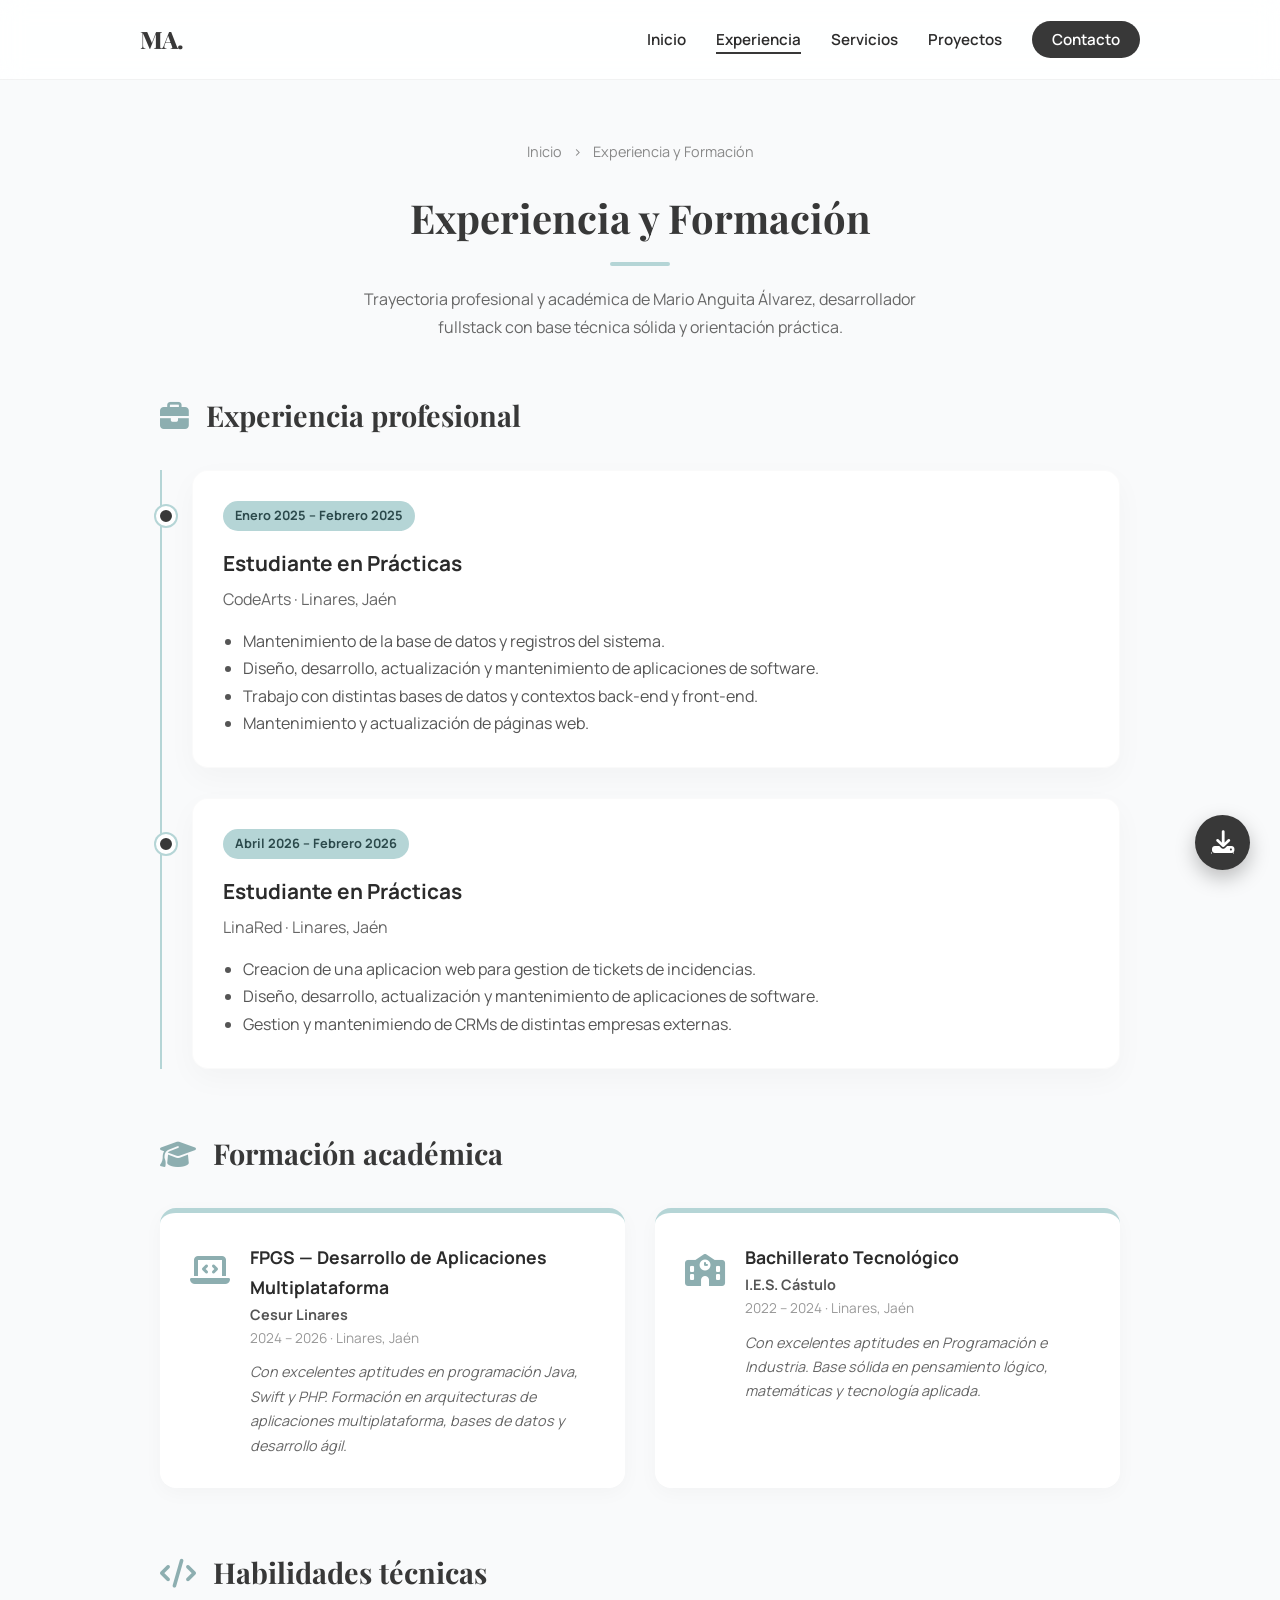
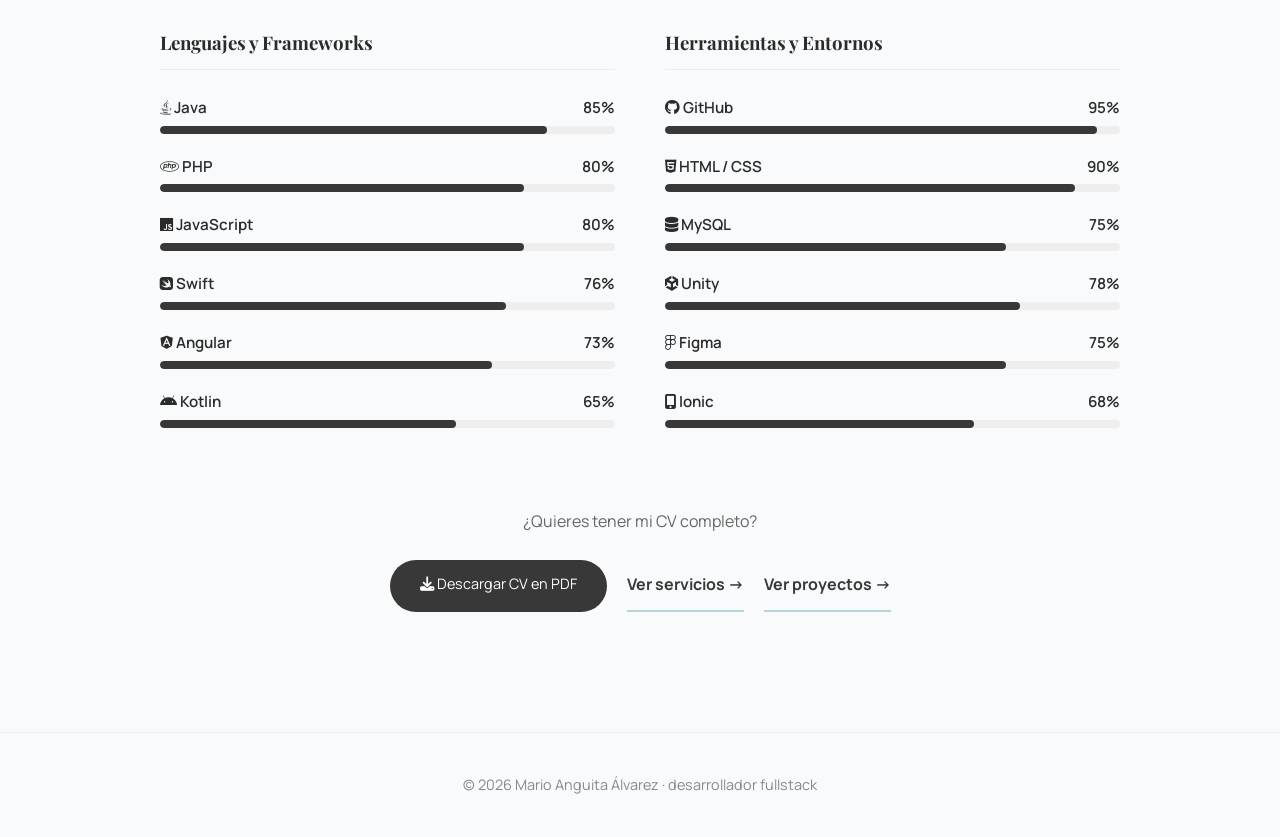
==== commit b75c08e3: "Update experiencia.html" ====
--- a/experiencia.html
+++ b/experiencia.html
@@ -174,6 +174,18 @@
                             </ul>
                         </div>
                     </article>
+                    <article class="timeline-card scroll-trigger">
+                        <span class="card-date">Abril 2026 – Febrero 2026</span>
+                        <div class="card-content">
+                            <h3>Estudiante en Prácticas</h3>
+                            <h4>LinaRed · Linares, Jaén</h4>
+                            <ul>
+                                <li>Creacion de una aplicacion web para gestion de tickets de incidencias.</li>
+                                <li>Diseño, desarrollo, actualización y mantenimiento de aplicaciones de software.</li>
+                                <li>Gestion y mantenimiendo de CRMs de distintas empresas externas.</li>
+                            </ul>
+                        </div>
+                    </article>
                 </div>
             </section>
 
@@ -319,7 +331,7 @@
                 navToggle.setAttribute('aria-label', isOpen ? 'Cerrar menú' : 'Abrir menú');
             });
 
-            navLinks.querySelectorAll('a').forEach(link => link.addEventListener('click', closeMenu));
+            navLinks.addEventListener('click', (event) => { if (event.target.closest('a')) closeMenu(); });
             window.addEventListener('resize', () => { if (window.innerWidth > 768) closeMenu(); });
             document.addEventListener('keydown', (event) => { if (event.key === 'Escape') closeMenu(); });
         }
--- a/style.min.css
+++ b/style.min.css
@@ -122,6 +122,10 @@
 .nav-links a:hover::after,
 .nav-links a.active-link::after {
     width: 100%;
+}
+
+.nav-links a.btn-contact {
+    color: var(--white);
 }
 
 .btn-contact {
@@ -414,6 +418,7 @@
         width: 100%;
         text-align: center;
         margin-top: 4px;
+        color: var(--white);
     }
     .hero-container { flex-direction: column-reverse; text-align: center; }
     .hero-text h1 { font-size: 2.5rem; }
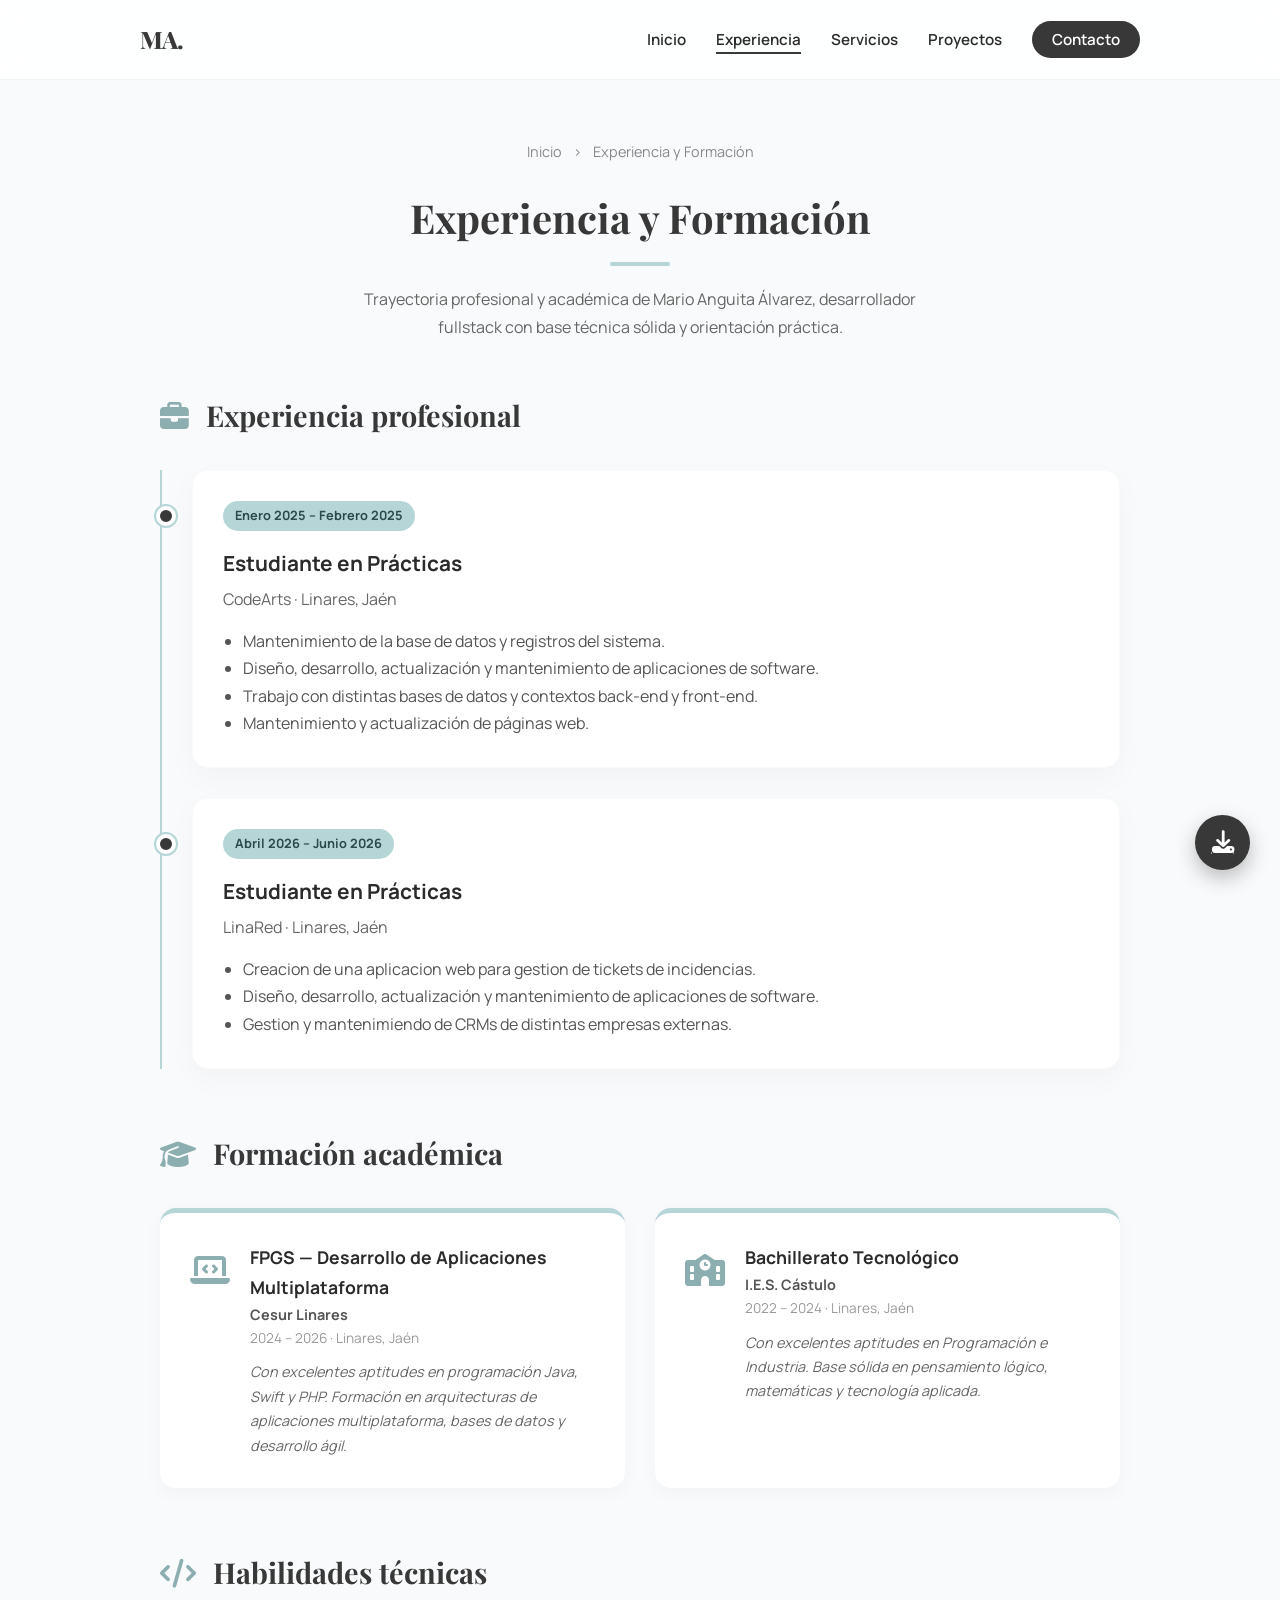
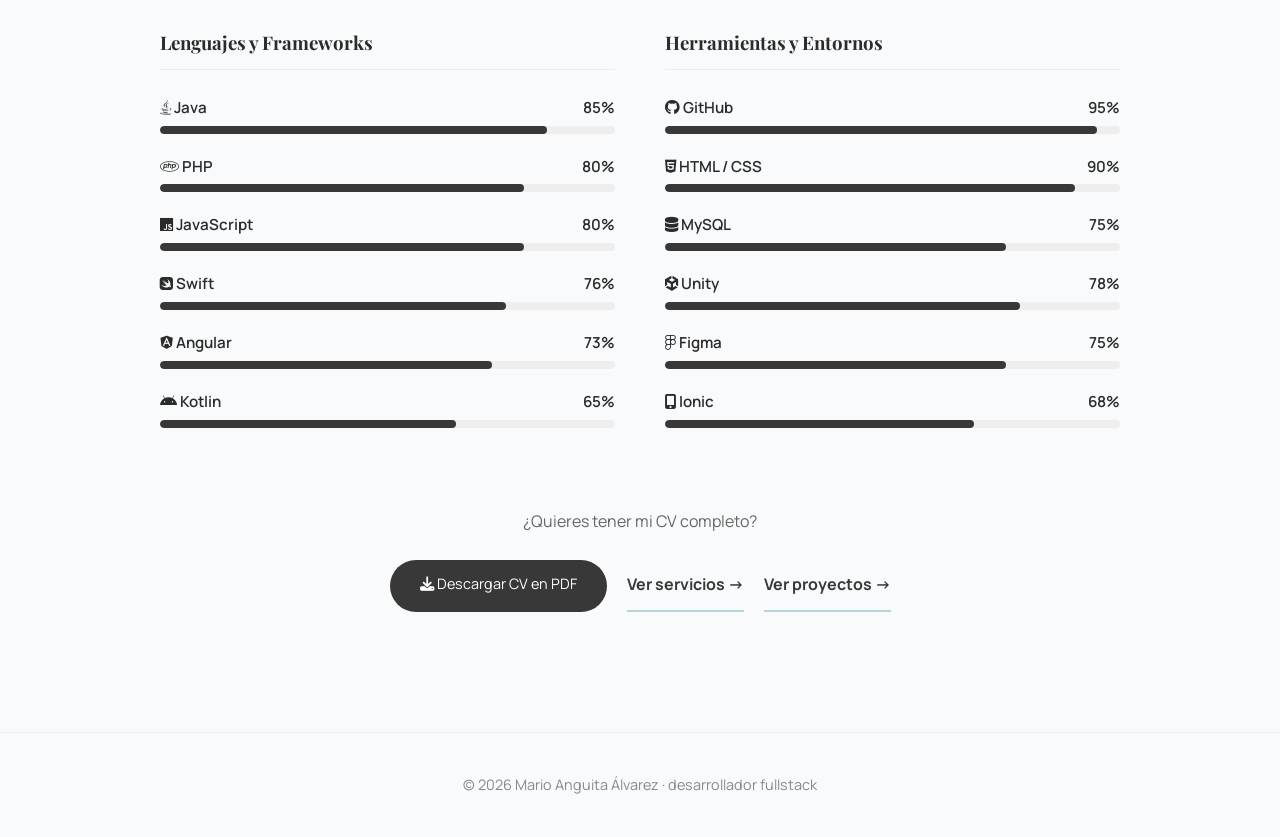
==== commit 82dfdd4e: "Update experiencia.html" ====
--- a/experiencia.html
+++ b/experiencia.html
@@ -175,7 +175,7 @@
                         </div>
                     </article>
                     <article class="timeline-card scroll-trigger">
-                        <span class="card-date">Abril 2026 – Febrero 2026</span>
+                        <span class="card-date">Abril 2026 – Junio 2026</span>
                         <div class="card-content">
                             <h3>Estudiante en Prácticas</h3>
                             <h4>LinaRed · Linares, Jaén</h4>
